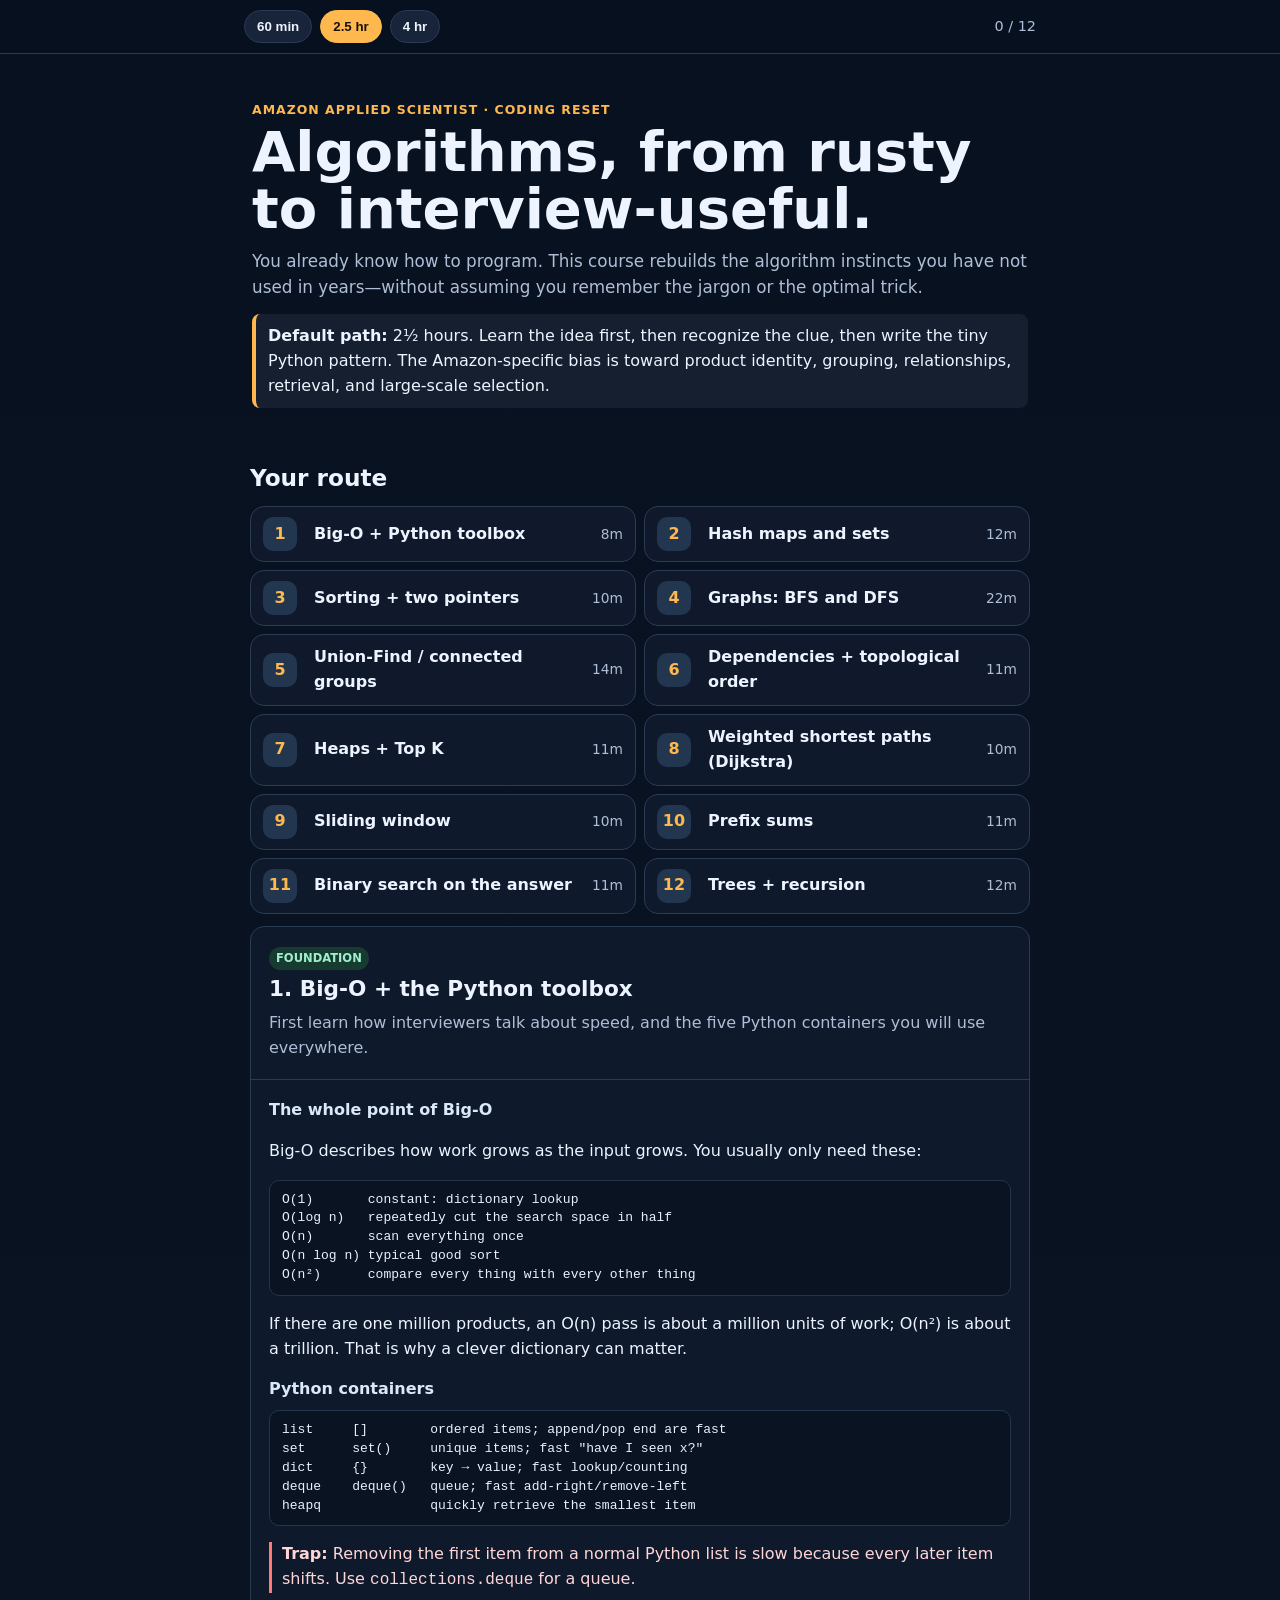
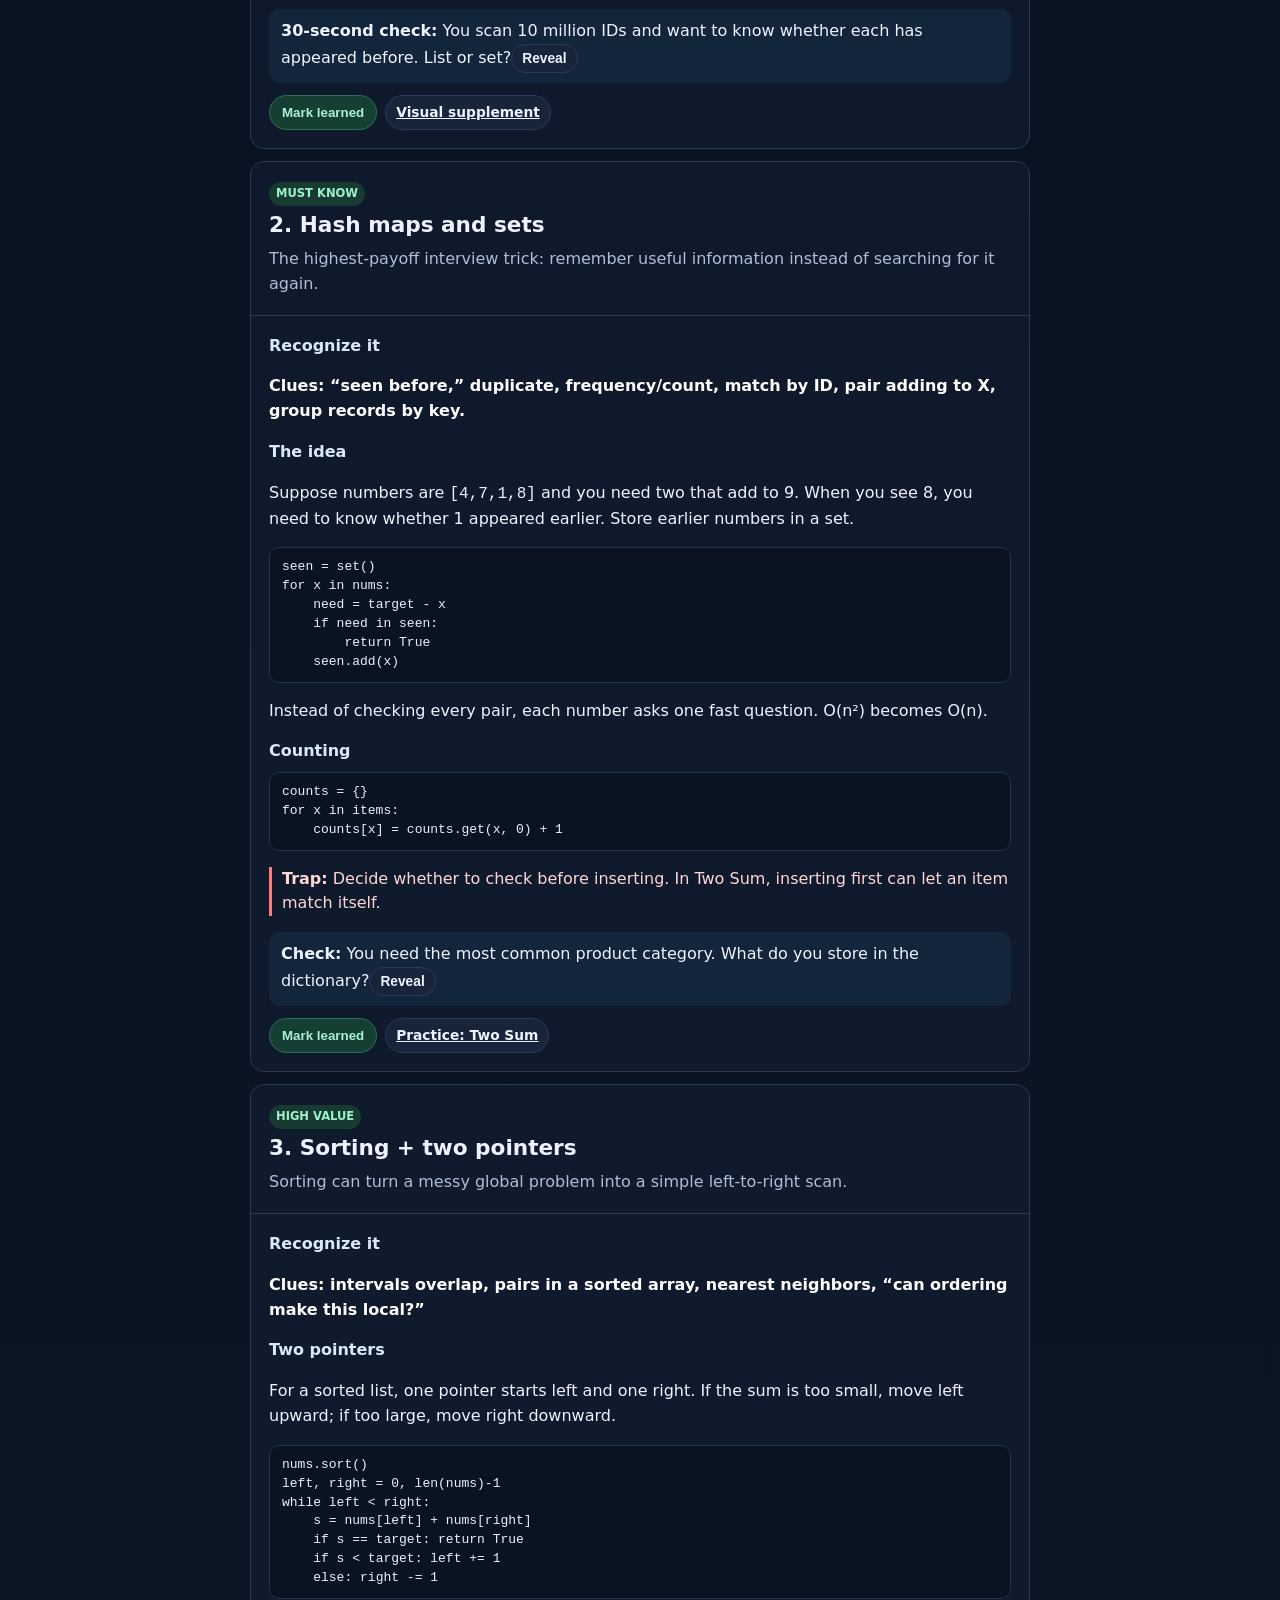
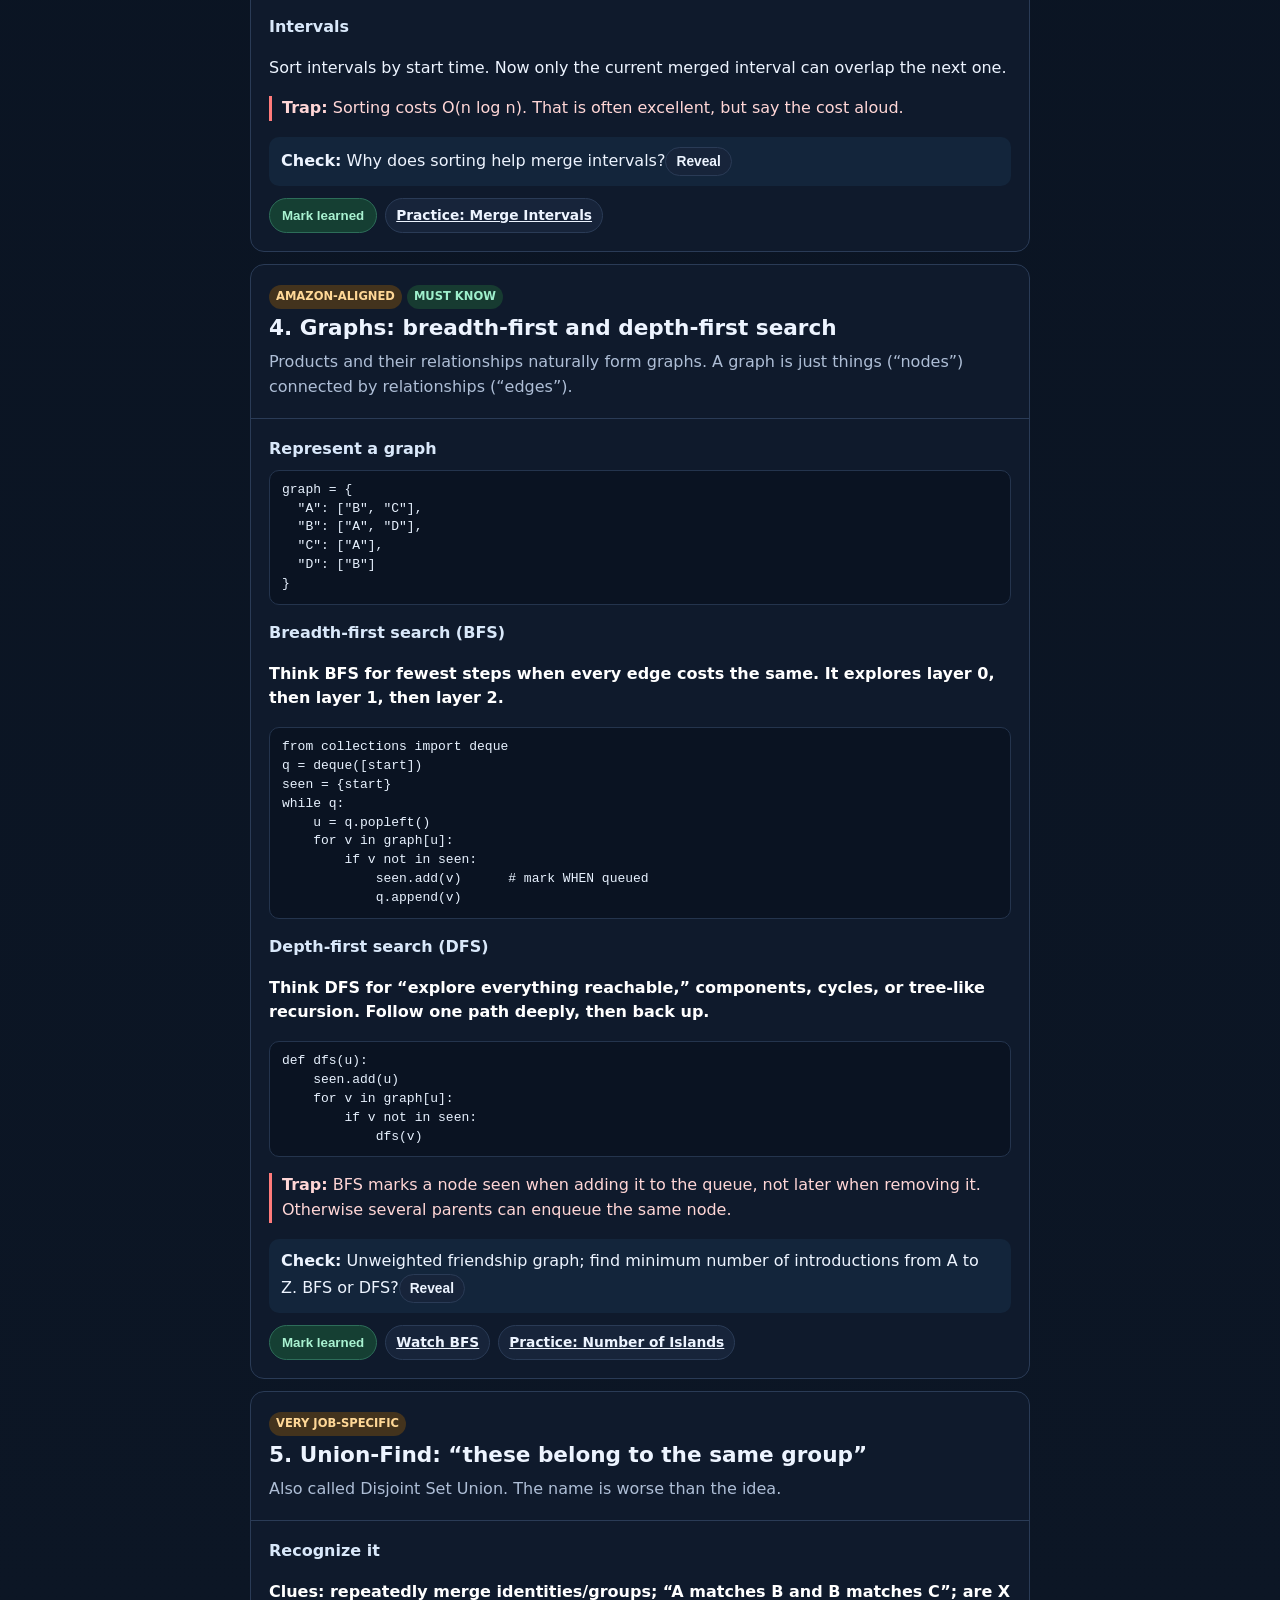
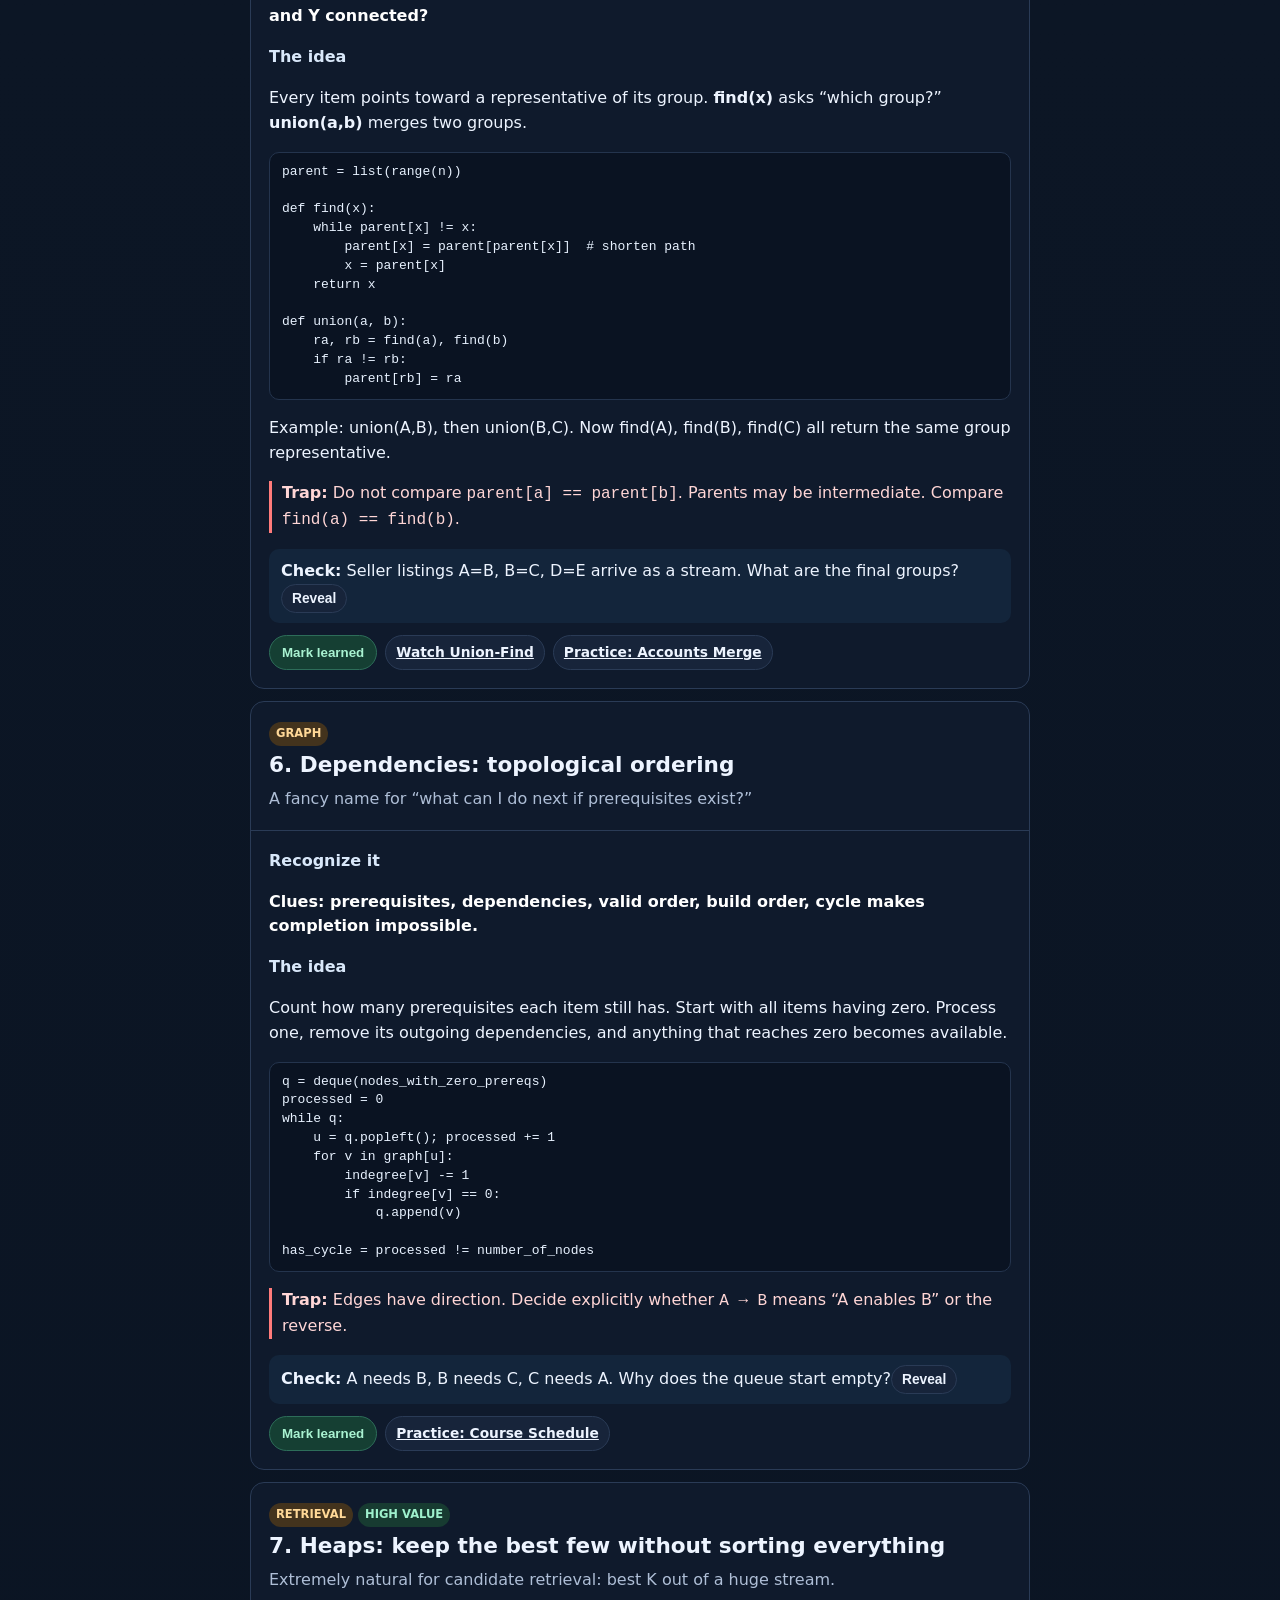
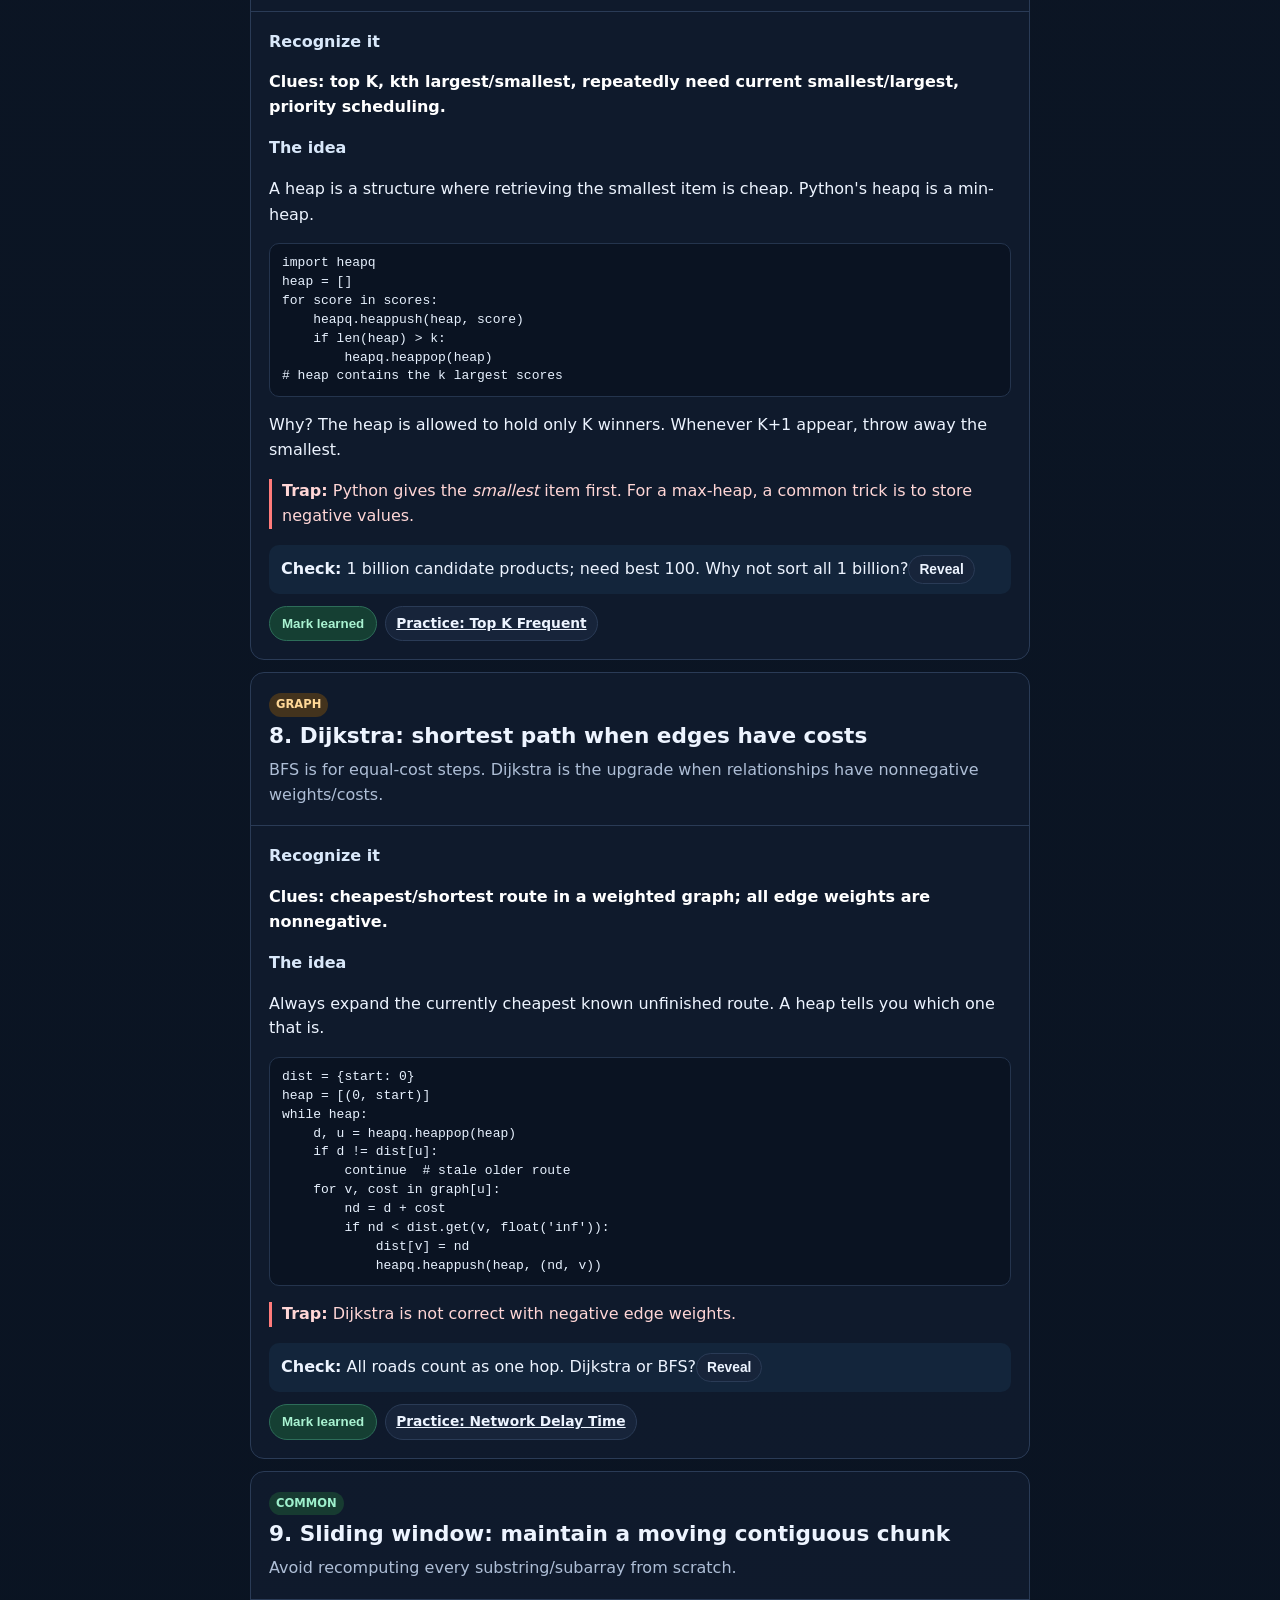
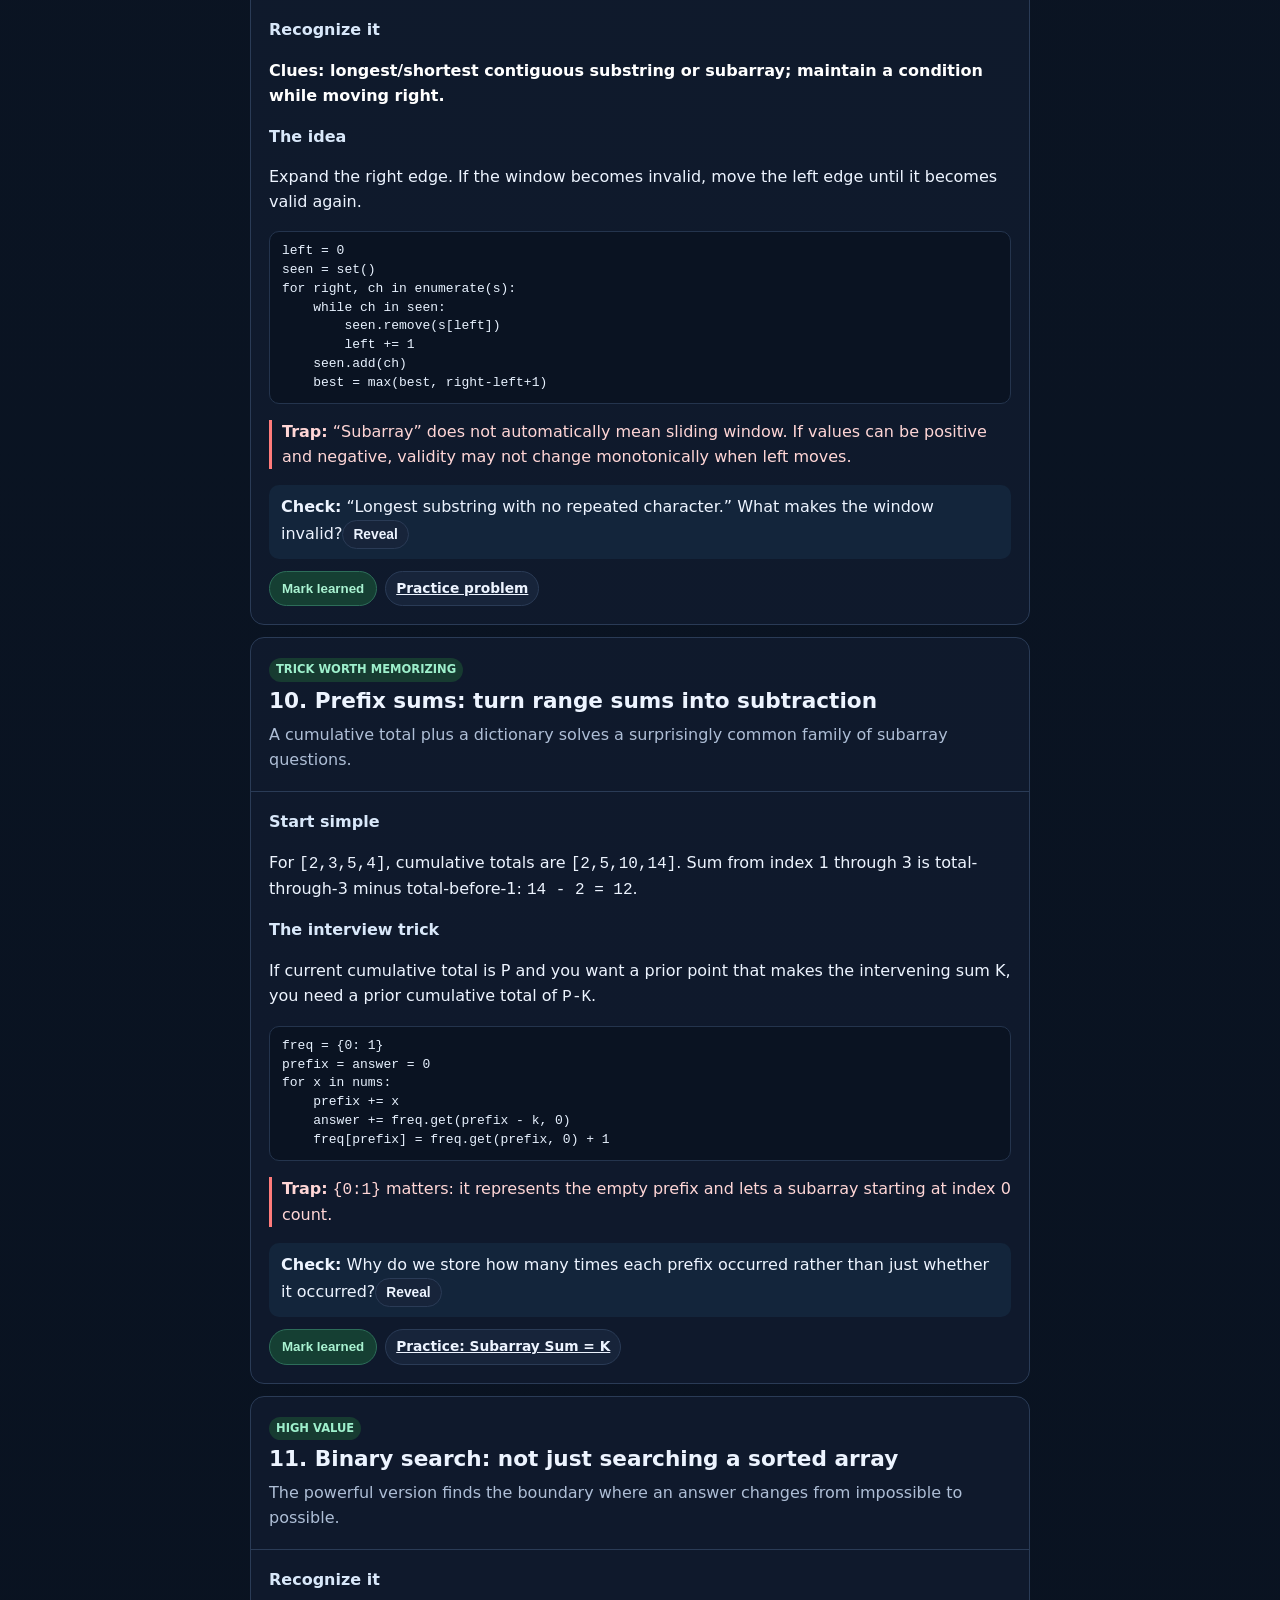
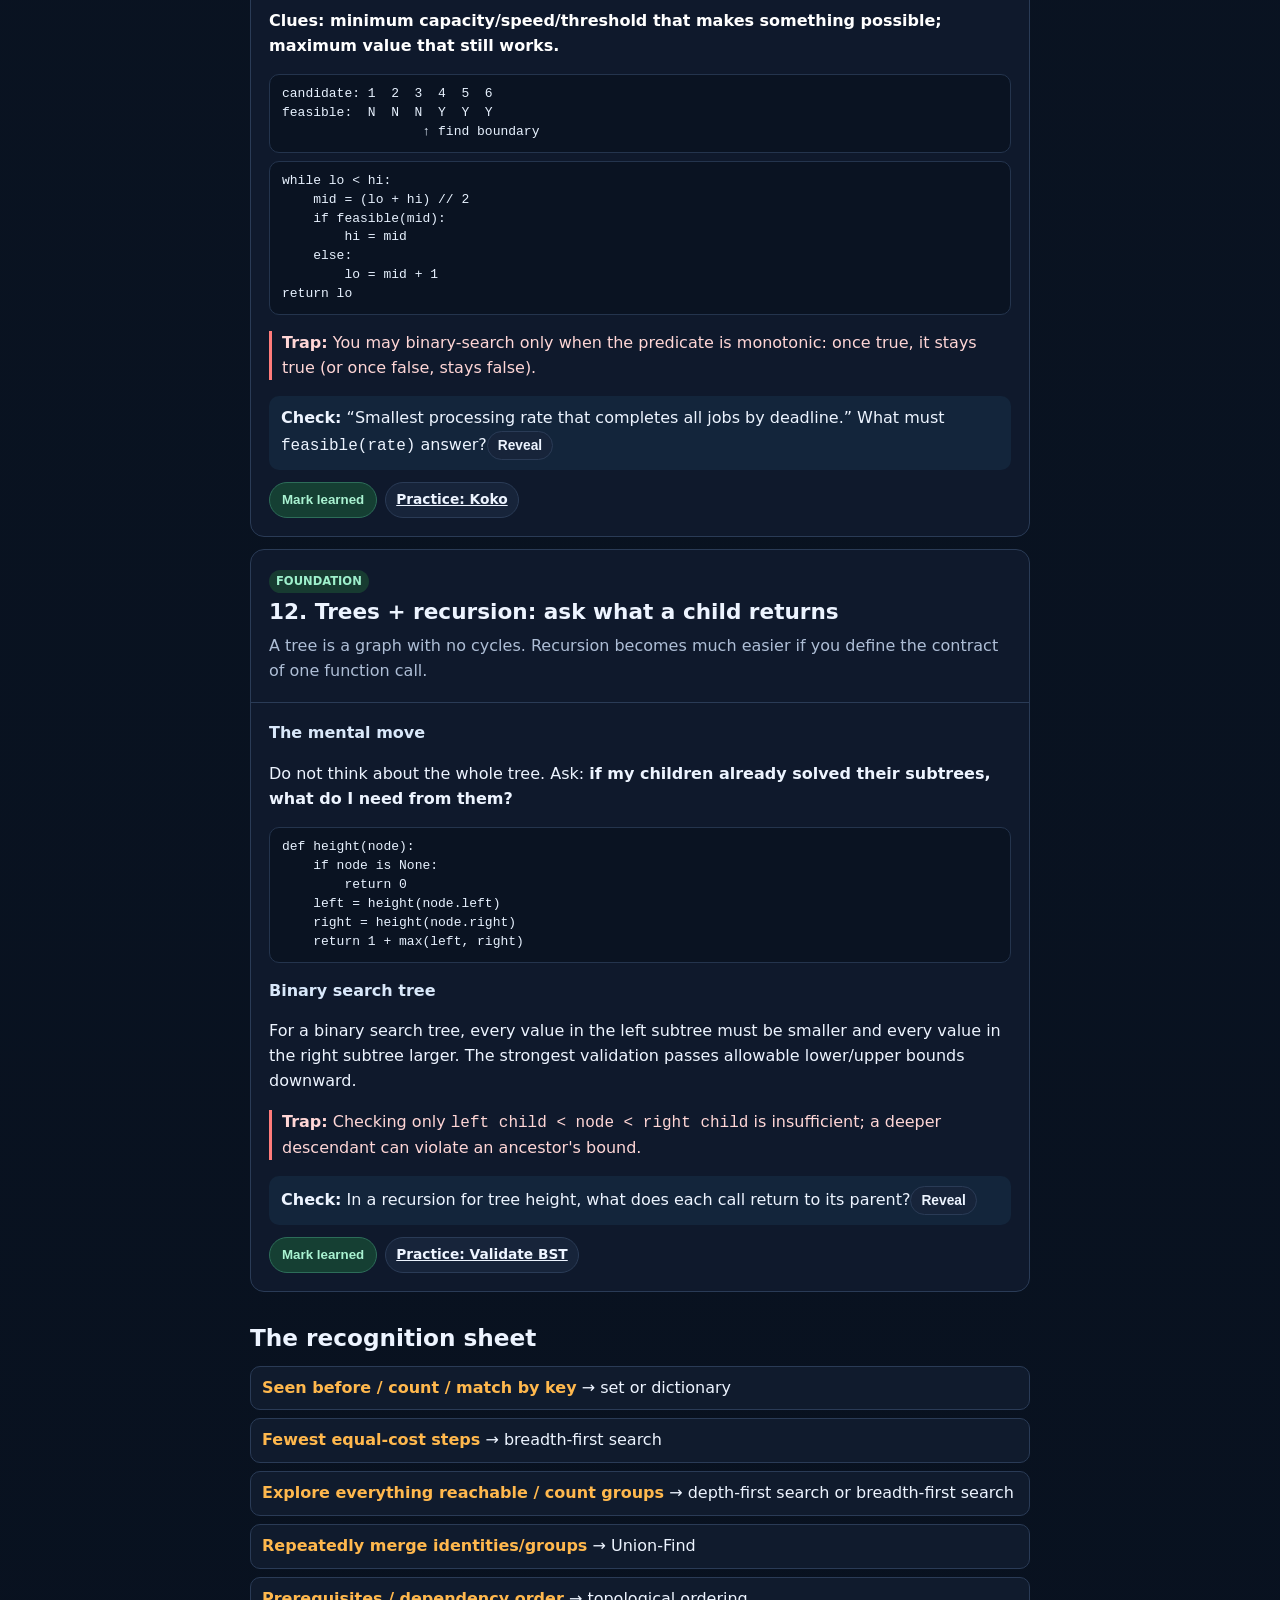
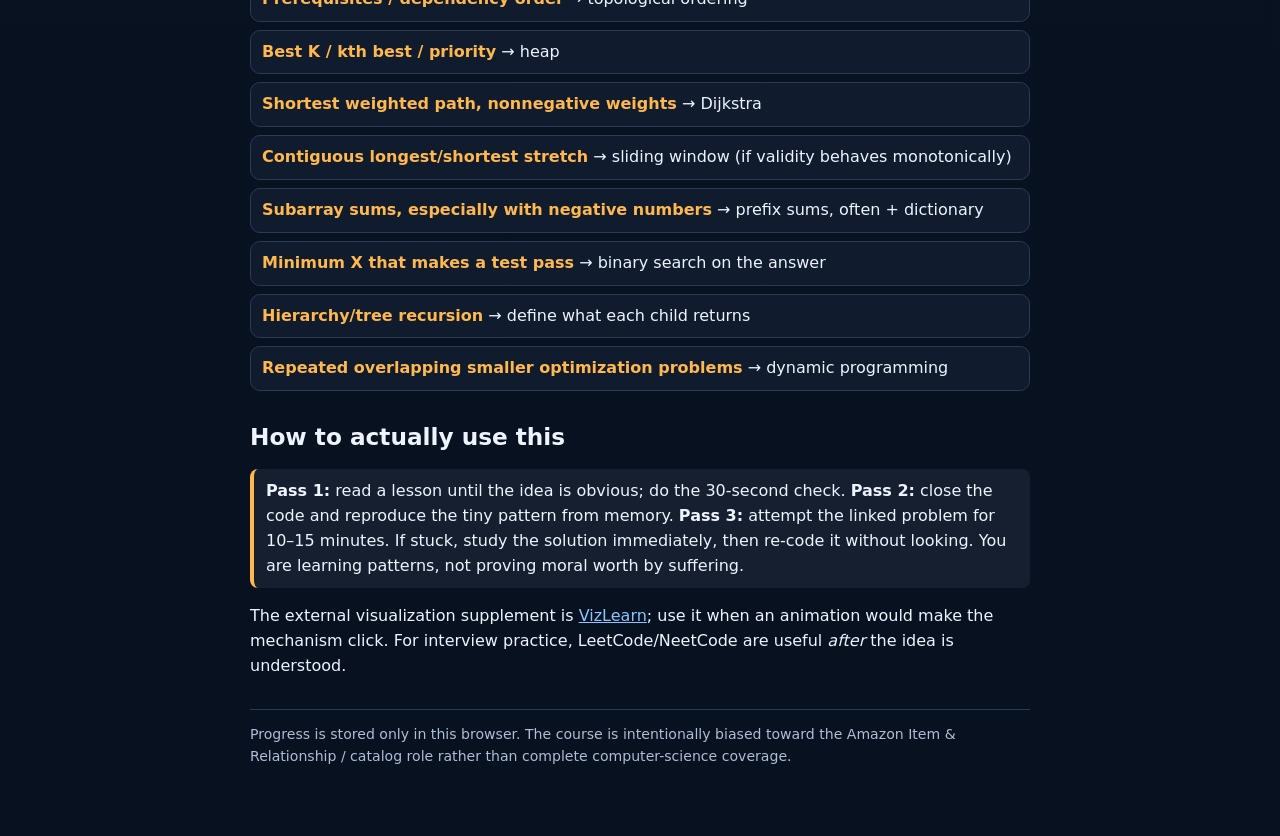
==== index.html @ 9303c0ba "Build mobile-first Amazon algorithms crash course" ====
<!doctype html>
<html lang="en">
<head>
<meta charset="utf-8">
<meta name="viewport" content="width=device-width,initial-scale=1,viewport-fit=cover">
<meta name="theme-color" content="#101826">
<title>Amazon Coding Crash Course</title>
<link rel="manifest" href="manifest.webmanifest">
<style>
:root{--bg:#08111f;--card:#101b2d;--soft:#17243a;--text:#edf4ff;--muted:#aebed6;--accent:#ffb84d;--green:#52d59a;--red:#ff7b7b;--line:#2a3b56;--max:820px}*{box-sizing:border-box}html{scroll-behavior:smooth}body{margin:0;background:linear-gradient(180deg,#08111f,#0c1625 40%,#08111f);color:var(--text);font:16px/1.55 system-ui,-apple-system,Segoe UI,Roboto,sans-serif}a{color:#8bc5ff}.wrap{max-width:var(--max);margin:auto;padding:18px 14px 80px}.hero{padding:18px 2px 10px}.eyebrow{color:var(--accent);font-weight:800;font-size:.78rem;letter-spacing:.08em;text-transform:uppercase}.hero h1{font-size:clamp(2rem,8vw,3.5rem);line-height:1.02;margin:.25rem 0 .65rem}.hero p{color:var(--muted);font-size:1.05rem;margin:.4rem 0}.note{border-left:4px solid var(--accent);background:#151f30;padding:10px 12px;border-radius:8px;margin:14px 0}.toolbar{position:sticky;top:0;z-index:10;background:rgba(8,17,31,.95);backdrop-filter:blur(10px);border-bottom:1px solid var(--line);padding:10px 0}.toolbar-inner{max-width:var(--max);margin:auto;padding:0 14px;display:flex;gap:8px;align-items:center;overflow:auto}.pill,.btn{border:1px solid var(--line);background:var(--soft);color:var(--text);border-radius:999px;padding:8px 12px;font-weight:700;white-space:nowrap;cursor:pointer}.pill.active{background:var(--accent);color:#18120a;border-color:var(--accent)}.progress{margin-left:auto;color:var(--muted);font-size:.9rem;white-space:nowrap}.section-title{margin:28px 0 10px;font-size:1.45rem}.plan{display:grid;gap:8px}.plan-row,.lesson{background:rgba(16,27,45,.92);border:1px solid var(--line);border-radius:14px}.plan-row{padding:10px 12px;display:grid;grid-template-columns:42px 1fr auto;gap:9px;align-items:center}.num{width:34px;height:34px;border-radius:10px;display:grid;place-items:center;background:#233650;color:var(--accent);font-weight:900}.mins{color:var(--muted);font-size:.86rem}.lesson{margin:12px 0;overflow:hidden}.lesson-head{padding:14px}.lesson-head h2{margin:2px 0 4px;font-size:1.35rem}.tag{display:inline-block;font-size:.72rem;font-weight:900;border-radius:999px;padding:3px 7px;background:#253b59;color:#cbe4ff;margin-right:5px}.tag.job{background:#43331d;color:#ffd897}.tag.core{background:#173b31;color:#9ef0cc}.why{color:var(--muted);margin:.35rem 0 0}.lesson-body{border-top:1px solid var(--line);padding:14px}.lesson-body h3{font-size:1rem;margin:16px 0 5px;color:#d9e8fa}.lesson-body h3:first-child{margin-top:0}.trigger{font-weight:800;color:#fff}.example{background:#0a1322;border:1px solid #24344d;border-radius:10px;padding:10px 12px;margin:8px 0;overflow:auto}pre{margin:0;white-space:pre-wrap;font:13px/1.45 ui-monospace,SFMono-Regular,Menlo,Consolas,monospace;color:#e8f2ff}.trap{border-left:3px solid var(--red);padding-left:10px;color:#ffd6d6}.check{background:#13253b;border-radius:10px;padding:10px 12px;margin-top:12px}.answer{display:none;margin-top:8px;color:#d7e6f8}.answer.show{display:block}.actions{display:flex;gap:8px;flex-wrap:wrap;margin-top:12px}.btn.small{padding:6px 10px;font-size:.86rem}.btn.done{background:#153f33;border-color:#2d6d59;color:#a9f2d1}.btn.primary{background:var(--accent);color:#171107;border-color:var(--accent)}.external{font-size:.88rem}.glossary{display:grid;gap:8px}.term{background:var(--card);border:1px solid var(--line);border-radius:10px;padding:9px 11px}.term b{color:var(--accent)}.hidden-track{display:none!important}.footer{color:var(--muted);font-size:.88rem;margin-top:30px;border-top:1px solid var(--line);padding-top:14px}@media(min-width:700px){.wrap{padding-left:20px;padding-right:20px}.lesson-head,.lesson-body{padding:18px}.plan{grid-template-columns:1fr 1fr}.hero{padding-top:28px}}
</style>
</head>
<body>
<div class="toolbar"><div class="toolbar-inner">
<button class="pill" data-track="60">60 min</button><button class="pill active" data-track="150">2.5 hr</button><button class="pill" data-track="240">4 hr</button><span class="progress" id="progress">0 / 0</span>
</div></div>
<main class="wrap">
<section class="hero">
<div class="eyebrow">Amazon Applied Scientist · Coding Reset</div>
<h1>Algorithms, from rusty to interview-useful.</h1>
<p>You already know how to program. This course rebuilds the algorithm instincts you have not used in years—without assuming you remember the jargon or the optimal trick.</p>
<div class="note"><b>Default path:</b> 2½ hours. Learn the idea first, then recognize the clue, then write the tiny Python pattern. The Amazon-specific bias is toward product identity, grouping, relationships, retrieval, and large-scale selection.</div>
</section>

<h2 class="section-title">Your route</h2>
<div class="plan" id="plan"></div>

<section class="lesson" data-id="complexity" data-min="8" data-t60="1" data-t150="1" data-t240="1" data-title="Big-O + Python toolbox">
<div class="lesson-head"><span class="tag core">FOUNDATION</span><h2>1. Big-O + the Python toolbox</h2><p class="why">First learn how interviewers talk about speed, and the five Python containers you will use everywhere.</p></div>
<div class="lesson-body">
<h3>The whole point of Big-O</h3><p>Big-O describes how work grows as the input grows. You usually only need these:</p>
<div class="example"><pre>O(1)       constant: dictionary lookup
O(log n)   repeatedly cut the search space in half
O(n)       scan everything once
O(n log n) typical good sort
O(n²)      compare every thing with every other thing</pre></div>
<p>If there are one million products, an O(n) pass is about a million units of work; O(n²) is about a trillion. That is why a clever dictionary can matter.</p>
<h3>Python containers</h3><div class="example"><pre>list     []        ordered items; append/pop end are fast
set      set()     unique items; fast "have I seen x?"
dict     {}        key → value; fast lookup/counting
deque    deque()   queue; fast add-right/remove-left
heapq              quickly retrieve the smallest item</pre></div>
<p class="trap"><b>Trap:</b> Removing the first item from a normal Python list is slow because every later item shifts. Use <code>collections.deque</code> for a queue.</p>
<div class="check"><b>30-second check:</b> You scan 10 million IDs and want to know whether each has appeared before. List or set?<button class="btn small" onclick="reveal(this)">Reveal</button><div class="answer">A <b>set</b>. Membership is normally O(1); searching a list is O(n), which accidentally makes the whole scan O(n²).</div></div>
<div class="actions"><button class="btn done" onclick="toggleDone('complexity',this)">Mark learned</button><a class="btn small external" href="https://vizlearn.in/dsa/" target="_blank">Visual supplement</a></div>
</div></section>

<section class="lesson" data-id="hash" data-min="12" data-t60="1" data-t150="1" data-t240="1" data-title="Hash maps and sets">
<div class="lesson-head"><span class="tag core">MUST KNOW</span><h2>2. Hash maps and sets</h2><p class="why">The highest-payoff interview trick: remember useful information instead of searching for it again.</p></div>
<div class="lesson-body">
<h3>Recognize it</h3><p class="trigger">Clues: “seen before,” duplicate, frequency/count, match by ID, pair adding to X, group records by key.</p>
<h3>The idea</h3><p>Suppose numbers are <code>[4,7,1,8]</code> and you need two that add to 9. When you see 8, you need to know whether 1 appeared earlier. Store earlier numbers in a set.</p>
<div class="example"><pre>seen = set()
for x in nums:
    need = target - x
    if need in seen:
        return True
    seen.add(x)</pre></div>
<p>Instead of checking every pair, each number asks one fast question. O(n²) becomes O(n).</p>
<h3>Counting</h3><div class="example"><pre>counts = {}
for x in items:
    counts[x] = counts.get(x, 0) + 1</pre></div>
<p class="trap"><b>Trap:</b> Decide whether to check before inserting. In Two Sum, inserting first can let an item match itself.</p>
<div class="check"><b>Check:</b> You need the most common product category. What do you store in the dictionary?<button class="btn small" onclick="reveal(this)">Reveal</button><div class="answer">category → count. Scan once to count; then find the maximum count.</div></div>
<div class="actions"><button class="btn done" onclick="toggleDone('hash',this)">Mark learned</button><a class="btn small external" href="https://leetcode.com/problems/two-sum/" target="_blank">Practice: Two Sum</a></div>
</div></section>

<section class="lesson" data-id="sort" data-min="10" data-t60="0" data-t150="1" data-t240="1" data-title="Sorting + two pointers">
<div class="lesson-head"><span class="tag core">HIGH VALUE</span><h2>3. Sorting + two pointers</h2><p class="why">Sorting can turn a messy global problem into a simple left-to-right scan.</p></div>
<div class="lesson-body">
<h3>Recognize it</h3><p class="trigger">Clues: intervals overlap, pairs in a sorted array, nearest neighbors, “can ordering make this local?”</p>
<h3>Two pointers</h3><p>For a sorted list, one pointer starts left and one right. If the sum is too small, move left upward; if too large, move right downward.</p>
<div class="example"><pre>nums.sort()
left, right = 0, len(nums)-1
while left &lt; right:
    s = nums[left] + nums[right]
    if s == target: return True
    if s &lt; target: left += 1
    else: right -= 1</pre></div>
<h3>Intervals</h3><p>Sort intervals by start time. Now only the current merged interval can overlap the next one.</p>
<p class="trap"><b>Trap:</b> Sorting costs O(n log n). That is often excellent, but say the cost aloud.</p>
<div class="check"><b>Check:</b> Why does sorting help merge intervals?<button class="btn small" onclick="reveal(this)">Reveal</button><div class="answer">After sorting by start, if the next interval does not overlap the current merged one, it cannot overlap any earlier interval either. The relevant comparison becomes local.</div></div>
<div class="actions"><button class="btn done" onclick="toggleDone('sort',this)">Mark learned</button><a class="btn small external" href="https://leetcode.com/problems/merge-intervals/" target="_blank">Practice: Merge Intervals</a></div>
</div></section>

<section class="lesson" data-id="graph" data-min="22" data-t60="1" data-t150="1" data-t240="1" data-title="Graphs: BFS and DFS">
<div class="lesson-head"><span class="tag job">AMAZON-ALIGNED</span><span class="tag core">MUST KNOW</span><h2>4. Graphs: breadth-first and depth-first search</h2><p class="why">Products and their relationships naturally form graphs. A graph is just things (“nodes”) connected by relationships (“edges”).</p></div>
<div class="lesson-body">
<h3>Represent a graph</h3><div class="example"><pre>graph = {
  "A": ["B", "C"],
  "B": ["A", "D"],
  "C": ["A"],
  "D": ["B"]
}</pre></div>
<h3>Breadth-first search (BFS)</h3><p class="trigger">Think BFS for <b>fewest steps</b> when every edge costs the same. It explores layer 0, then layer 1, then layer 2.</p>
<div class="example"><pre>from collections import deque
q = deque([start])
seen = {start}
while q:
    u = q.popleft()
    for v in graph[u]:
        if v not in seen:
            seen.add(v)      # mark WHEN queued
            q.append(v)</pre></div>
<h3>Depth-first search (DFS)</h3><p class="trigger">Think DFS for “explore everything reachable,” components, cycles, or tree-like recursion. Follow one path deeply, then back up.</p>
<div class="example"><pre>def dfs(u):
    seen.add(u)
    for v in graph[u]:
        if v not in seen:
            dfs(v)</pre></div>
<p class="trap"><b>Trap:</b> BFS marks a node seen when adding it to the queue, not later when removing it. Otherwise several parents can enqueue the same node.</p>
<div class="check"><b>Check:</b> Unweighted friendship graph; find minimum number of introductions from A to Z. BFS or DFS?<button class="btn small" onclick="reveal(this)">Reveal</button><div class="answer"><b>BFS</b>, because it explores by distance in number of edges. The first time you reach Z is a shortest path.</div></div>
<div class="actions"><button class="btn done" onclick="toggleDone('graph',this)">Mark learned</button><a class="btn small external" href="https://vizlearn.in/dsa/breadth_first_search.html" target="_blank">Watch BFS</a><a class="btn small external" href="https://leetcode.com/problems/number-of-islands/" target="_blank">Practice: Number of Islands</a></div>
</div></section>

<section class="lesson" data-id="union" data-min="14" data-t60="1" data-t150="1" data-t240="1" data-title="Union-Find / connected groups">
<div class="lesson-head"><span class="tag job">VERY JOB-SPECIFIC</span><h2>5. Union-Find: “these belong to the same group”</h2><p class="why">Also called Disjoint Set Union. The name is worse than the idea.</p></div>
<div class="lesson-body">
<h3>Recognize it</h3><p class="trigger">Clues: repeatedly merge identities/groups; “A matches B and B matches C”; are X and Y connected?</p>
<h3>The idea</h3><p>Every item points toward a representative of its group. <b>find(x)</b> asks “which group?” <b>union(a,b)</b> merges two groups.</p>
<div class="example"><pre>parent = list(range(n))

def find(x):
    while parent[x] != x:
        parent[x] = parent[parent[x]]  # shorten path
        x = parent[x]
    return x

def union(a, b):
    ra, rb = find(a), find(b)
    if ra != rb:
        parent[rb] = ra</pre></div>
<p>Example: union(A,B), then union(B,C). Now find(A), find(B), find(C) all return the same group representative.</p>
<p class="trap"><b>Trap:</b> Do not compare <code>parent[a] == parent[b]</code>. Parents may be intermediate. Compare <code>find(a) == find(b)</code>.</p>
<div class="check"><b>Check:</b> Seller listings A=B, B=C, D=E arrive as a stream. What are the final groups?<button class="btn small" onclick="reveal(this)">Reveal</button><div class="answer">{A,B,C} and {D,E}. Transitive matching is exactly what Union-Find captures.</div></div>
<div class="actions"><button class="btn done" onclick="toggleDone('union',this)">Mark learned</button><a class="btn small external" href="https://vizlearn.in/dsa/union_find.html" target="_blank">Watch Union-Find</a><a class="btn small external" href="https://leetcode.com/problems/accounts-merge/" target="_blank">Practice: Accounts Merge</a></div>
</div></section>

<section class="lesson" data-id="topo" data-min="11" data-t60="0" data-t150="1" data-t240="1" data-title="Dependencies + topological order">
<div class="lesson-head"><span class="tag job">GRAPH</span><h2>6. Dependencies: topological ordering</h2><p class="why">A fancy name for “what can I do next if prerequisites exist?”</p></div>
<div class="lesson-body">
<h3>Recognize it</h3><p class="trigger">Clues: prerequisites, dependencies, valid order, build order, cycle makes completion impossible.</p>
<h3>The idea</h3><p>Count how many prerequisites each item still has. Start with all items having zero. Process one, remove its outgoing dependencies, and anything that reaches zero becomes available.</p>
<div class="example"><pre>q = deque(nodes_with_zero_prereqs)
processed = 0
while q:
    u = q.popleft(); processed += 1
    for v in graph[u]:
        indegree[v] -= 1
        if indegree[v] == 0:
            q.append(v)

has_cycle = processed != number_of_nodes</pre></div>
<p class="trap"><b>Trap:</b> Edges have direction. Decide explicitly whether <code>A → B</code> means “A enables B” or the reverse.</p>
<div class="check"><b>Check:</b> A needs B, B needs C, C needs A. Why does the queue start empty?<button class="btn small" onclick="reveal(this)">Reveal</button><div class="answer">Every node has one unmet prerequisite. There is no legal starting point, revealing the cycle.</div></div>
<div class="actions"><button class="btn done" onclick="toggleDone('topo',this)">Mark learned</button><a class="btn small external" href="https://leetcode.com/problems/course-schedule/" target="_blank">Practice: Course Schedule</a></div>
</div></section>

<section class="lesson" data-id="heap" data-min="11" data-t60="1" data-t150="1" data-t240="1" data-title="Heaps + Top K">
<div class="lesson-head"><span class="tag job">RETRIEVAL</span><span class="tag core">HIGH VALUE</span><h2>7. Heaps: keep the best few without sorting everything</h2><p class="why">Extremely natural for candidate retrieval: best K out of a huge stream.</p></div>
<div class="lesson-body">
<h3>Recognize it</h3><p class="trigger">Clues: top K, kth largest/smallest, repeatedly need current smallest/largest, priority scheduling.</p>
<h3>The idea</h3><p>A heap is a structure where retrieving the smallest item is cheap. Python's <code>heapq</code> is a min-heap.</p>
<div class="example"><pre>import heapq
heap = []
for score in scores:
    heapq.heappush(heap, score)
    if len(heap) > k:
        heapq.heappop(heap)
# heap contains the k largest scores</pre></div>
<p>Why? The heap is allowed to hold only K winners. Whenever K+1 appear, throw away the smallest.</p>
<p class="trap"><b>Trap:</b> Python gives the <i>smallest</i> item first. For a max-heap, a common trick is to store negative values.</p>
<div class="check"><b>Check:</b> 1 billion candidate products; need best 100. Why not sort all 1 billion?<button class="btn small" onclick="reveal(this)">Reveal</button><div class="answer">Sorting all costs O(n log n). Maintaining a 100-item heap costs O(n log 100), and memory stays tiny.</div></div>
<div class="actions"><button class="btn done" onclick="toggleDone('heap',this)">Mark learned</button><a class="btn small external" href="https://leetcode.com/problems/top-k-frequent-elements/" target="_blank">Practice: Top K Frequent</a></div>
</div></section>

<section class="lesson" data-id="dijkstra" data-min="10" data-t60="0" data-t150="1" data-t240="1" data-title="Weighted shortest paths (Dijkstra)">
<div class="lesson-head"><span class="tag job">GRAPH</span><h2>8. Dijkstra: shortest path when edges have costs</h2><p class="why">BFS is for equal-cost steps. Dijkstra is the upgrade when relationships have nonnegative weights/costs.</p></div>
<div class="lesson-body">
<h3>Recognize it</h3><p class="trigger">Clues: cheapest/shortest route in a weighted graph; all edge weights are nonnegative.</p>
<h3>The idea</h3><p>Always expand the currently cheapest known unfinished route. A heap tells you which one that is.</p>
<div class="example"><pre>dist = {start: 0}
heap = [(0, start)]
while heap:
    d, u = heapq.heappop(heap)
    if d != dist[u]:
        continue  # stale older route
    for v, cost in graph[u]:
        nd = d + cost
        if nd < dist.get(v, float('inf')):
            dist[v] = nd
            heapq.heappush(heap, (nd, v))</pre></div>
<p class="trap"><b>Trap:</b> Dijkstra is not correct with negative edge weights.</p>
<div class="check"><b>Check:</b> All roads count as one hop. Dijkstra or BFS?<button class="btn small" onclick="reveal(this)">Reveal</button><div class="answer">BFS. Dijkstra works, but BFS is simpler and exploits equal edge costs.</div></div>
<div class="actions"><button class="btn done" onclick="toggleDone('dijkstra',this)">Mark learned</button><a class="btn small external" href="https://leetcode.com/problems/network-delay-time/" target="_blank">Practice: Network Delay Time</a></div>
</div></section>

<section class="lesson" data-id="window" data-min="10" data-t60="1" data-t150="1" data-t240="1" data-title="Sliding window">
<div class="lesson-head"><span class="tag core">COMMON</span><h2>9. Sliding window: maintain a moving contiguous chunk</h2><p class="why">Avoid recomputing every substring/subarray from scratch.</p></div>
<div class="lesson-body">
<h3>Recognize it</h3><p class="trigger">Clues: longest/shortest <b>contiguous</b> substring or subarray; maintain a condition while moving right.</p>
<h3>The idea</h3><p>Expand the right edge. If the window becomes invalid, move the left edge until it becomes valid again.</p>
<div class="example"><pre>left = 0
seen = set()
for right, ch in enumerate(s):
    while ch in seen:
        seen.remove(s[left])
        left += 1
    seen.add(ch)
    best = max(best, right-left+1)</pre></div>
<p class="trap"><b>Trap:</b> “Subarray” does not automatically mean sliding window. If values can be positive and negative, validity may not change monotonically when left moves.</p>
<div class="check"><b>Check:</b> “Longest substring with no repeated character.” What makes the window invalid?<button class="btn small" onclick="reveal(this)">Reveal</button><div class="answer">The new character already exists in the current window. Move left and remove characters until that duplicate is gone.</div></div>
<div class="actions"><button class="btn done" onclick="toggleDone('window',this)">Mark learned</button><a class="btn small external" href="https://leetcode.com/problems/longest-substring-without-repeating-characters/" target="_blank">Practice problem</a></div>
</div></section>

<section class="lesson" data-id="prefix" data-min="11" data-t60="0" data-t150="1" data-t240="1" data-title="Prefix sums">
<div class="lesson-head"><span class="tag core">TRICK WORTH MEMORIZING</span><h2>10. Prefix sums: turn range sums into subtraction</h2><p class="why">A cumulative total plus a dictionary solves a surprisingly common family of subarray questions.</p></div>
<div class="lesson-body">
<h3>Start simple</h3><p>For <code>[2,3,5,4]</code>, cumulative totals are <code>[2,5,10,14]</code>. Sum from index 1 through 3 is total-through-3 minus total-before-1: <code>14 - 2 = 12</code>.</p>
<h3>The interview trick</h3><p>If current cumulative total is P and you want a prior point that makes the intervening sum K, you need a prior cumulative total of <code>P-K</code>.</p>
<div class="example"><pre>freq = {0: 1}
prefix = answer = 0
for x in nums:
    prefix += x
    answer += freq.get(prefix - k, 0)
    freq[prefix] = freq.get(prefix, 0) + 1</pre></div>
<p class="trap"><b>Trap:</b> <code>{0:1}</code> matters: it represents the empty prefix and lets a subarray starting at index 0 count.</p>
<div class="check"><b>Check:</b> Why do we store how many times each prefix occurred rather than just whether it occurred?<button class="btn small" onclick="reveal(this)">Reveal</button><div class="answer">Because several different starting points can have the same cumulative total, producing several valid subarrays ending here.</div></div>
<div class="actions"><button class="btn done" onclick="toggleDone('prefix',this)">Mark learned</button><a class="btn small external" href="https://leetcode.com/problems/subarray-sum-equals-k/" target="_blank">Practice: Subarray Sum = K</a></div>
</div></section>

<section class="lesson" data-id="binary" data-min="11" data-t60="0" data-t150="1" data-t240="1" data-title="Binary search on the answer">
<div class="lesson-head"><span class="tag core">HIGH VALUE</span><h2>11. Binary search: not just searching a sorted array</h2><p class="why">The powerful version finds the boundary where an answer changes from impossible to possible.</p></div>
<div class="lesson-body">
<h3>Recognize it</h3><p class="trigger">Clues: minimum capacity/speed/threshold that makes something possible; maximum value that still works.</p>
<div class="example"><pre>candidate: 1  2  3  4  5  6
feasible:  N  N  N  Y  Y  Y
                  ↑ find boundary</pre></div>
<div class="example"><pre>while lo < hi:
    mid = (lo + hi) // 2
    if feasible(mid):
        hi = mid
    else:
        lo = mid + 1
return lo</pre></div>
<p class="trap"><b>Trap:</b> You may binary-search only when the predicate is monotonic: once true, it stays true (or once false, stays false).</p>
<div class="check"><b>Check:</b> “Smallest processing rate that completes all jobs by deadline.” What must <code>feasible(rate)</code> answer?<button class="btn small" onclick="reveal(this)">Reveal</button><div class="answer">Whether that rate is enough to finish by the deadline. Faster rates remain feasible, giving the false→true boundary.</div></div>
<div class="actions"><button class="btn done" onclick="toggleDone('binary',this)">Mark learned</button><a class="btn small external" href="https://leetcode.com/problems/koko-eating-bananas/" target="_blank">Practice: Koko</a></div>
</div></section>

<section class="lesson" data-id="trees" data-min="12" data-t60="0" data-t150="1" data-t240="1" data-title="Trees + recursion">
<div class="lesson-head"><span class="tag core">FOUNDATION</span><h2>12. Trees + recursion: ask what a child returns</h2><p class="why">A tree is a graph with no cycles. Recursion becomes much easier if you define the contract of one function call.</p></div>
<div class="lesson-body">
<h3>The mental move</h3><p>Do not think about the whole tree. Ask: <b>if my children already solved their subtrees, what do I need from them?</b></p>
<div class="example"><pre>def height(node):
    if node is None:
        return 0
    left = height(node.left)
    right = height(node.right)
    return 1 + max(left, right)</pre></div>
<h3>Binary search tree</h3><p>For a binary search tree, every value in the left subtree must be smaller and every value in the right subtree larger. The strongest validation passes allowable lower/upper bounds downward.</p>
<p class="trap"><b>Trap:</b> Checking only <code>left child &lt; node &lt; right child</code> is insufficient; a deeper descendant can violate an ancestor's bound.</p>
<div class="check"><b>Check:</b> In a recursion for tree height, what does each call return to its parent?<button class="btn small" onclick="reveal(this)">Reveal</button><div class="answer">The height of that node's subtree. The parent combines the two child answers with <code>1 + max(...)</code>.</div></div>
<div class="actions"><button class="btn done" onclick="toggleDone('trees',this)">Mark learned</button><a class="btn small external" href="https://leetcode.com/problems/validate-binary-search-tree/" target="_blank">Practice: Validate BST</a></div>
</div></section>

<section class="lesson" data-id="dp" data-min="14" data-t60="0" data-t150="0" data-t240="1" data-title="Dynamic programming">
<div class="lesson-head"><span class="tag">SECOND TIER</span><h2>13. Dynamic programming: cache repeated smaller problems</h2><p class="why">Lower priority for this short screen, but you should know what the phrase means.</p></div>
<div class="lesson-body">
<h3>Recognize it</h3><p class="trigger">Clues: optimization/counting over many choices; same smaller problem gets solved repeatedly; “best way up to position i.”</p>
<h3>The simplest entry</h3><p>Write a recursive solution and cache each distinct subproblem so it is solved once.</p>
<div class="example"><pre>from functools import cache

@cache
def ways(i):
    if i == 0: return 1
    if i < 0: return 0
    return ways(i-1) + ways(i-2)</pre></div>
<p>This turns an exploding recursion tree into roughly one computation per distinct <code>i</code>.</p>
<p class="trap"><b>Trap:</b> You need a precise state. If the future answer depends on both position and remaining budget, the cache key needs both.</p>
<div class="check"><b>Check:</b> What is the central question before writing DP?<button class="btn small" onclick="reveal(this)">Reveal</button><div class="answer">“What variables completely describe a smaller subproblem?” Those variables define the state/cache key.</div></div>
<div class="actions"><button class="btn done" onclick="toggleDone('dp',this)">Mark learned</button><a class="btn small external" href="https://leetcode.com/problems/coin-change/" target="_blank">Practice: Coin Change</a></div>
</div></section>

<section class="lesson" data-id="extras" data-min="18" data-t60="0" data-t150="0" data-t240="1" data-title="Stacks, backtracking, multi-source BFS">
<div class="lesson-head"><span class="tag">FULL TRACK</span><h2>14. Three extras worth recognizing</h2><p class="why">Useful patterns, but do not steal time from graphs, hashing, heaps, and basic search.</p></div>
<div class="lesson-body">
<h3>Stack</h3><p>Last-in-first-out. Python list works: <code>append()</code>, <code>pop()</code>. Think nested parentheses, undo, next greater/smaller.</p>
<h3>Backtracking</h3><p>Systematically try choices: <b>choose → recurse → undo</b>. Think subsets, permutations, combination search.</p>
<div class="example"><pre>path.append(choice)
search(...)
path.pop()   # undo</pre></div>
<h3>Multi-source BFS</h3><p>If you need distance to the nearest one of many sources, put <i>all</i> sources into the initial BFS queue. One outward wave solves everything at once.</p>
<div class="check"><b>Check:</b> Each grid cell wants distance to nearest hospital. Run BFS from every cell?<button class="btn small" onclick="reveal(this)">Reveal</button><div class="answer">No. Put all hospitals into the queue at distance 0 and run one multi-source BFS.</div></div>
<div class="actions"><button class="btn done" onclick="toggleDone('extras',this)">Mark learned</button><a class="btn small external" href="https://leetcode.com/problems/rotting-oranges/" target="_blank">Practice: Rotting Oranges</a></div>
</div></section>

<h2 class="section-title">The recognition sheet</h2>
<div class="glossary">
<div class="term"><b>Seen before / count / match by key</b> → set or dictionary</div>
<div class="term"><b>Fewest equal-cost steps</b> → breadth-first search</div>
<div class="term"><b>Explore everything reachable / count groups</b> → depth-first search or breadth-first search</div>
<div class="term"><b>Repeatedly merge identities/groups</b> → Union-Find</div>
<div class="term"><b>Prerequisites / dependency order</b> → topological ordering</div>
<div class="term"><b>Best K / kth best / priority</b> → heap</div>
<div class="term"><b>Shortest weighted path, nonnegative weights</b> → Dijkstra</div>
<div class="term"><b>Contiguous longest/shortest stretch</b> → sliding window (if validity behaves monotonically)</div>
<div class="term"><b>Subarray sums, especially with negative numbers</b> → prefix sums, often + dictionary</div>
<div class="term"><b>Minimum X that makes a test pass</b> → binary search on the answer</div>
<div class="term"><b>Hierarchy/tree recursion</b> → define what each child returns</div>
<div class="term"><b>Repeated overlapping smaller optimization problems</b> → dynamic programming</div>
</div>

<h2 class="section-title">How to actually use this</h2>
<div class="note"><b>Pass 1:</b> read a lesson until the idea is obvious; do the 30-second check. <b>Pass 2:</b> close the code and reproduce the tiny pattern from memory. <b>Pass 3:</b> attempt the linked problem for 10–15 minutes. If stuck, study the solution immediately, then re-code it without looking. You are learning patterns, not proving moral worth by suffering.</div>
<p>The external visualization supplement is <a href="https://vizlearn.in/dsa/" target="_blank">VizLearn</a>; use it when an animation would make the mechanism click. For interview practice, LeetCode/NeetCode are useful <i>after</i> the idea is understood.</p>
<div class="footer">Progress is stored only in this browser. The course is intentionally biased toward the Amazon Item & Relationship / catalog role rather than complete computer-science coverage.</div>
</main>
<script>
const lessons=[...document.querySelectorAll('.lesson')];
let track=localStorage.getItem('track')||'150';
const done=new Set(JSON.parse(localStorage.getItem('done')||'[]'));
function applyTrack(){
 document.querySelectorAll('.pill').forEach(b=>b.classList.toggle('active',b.dataset.track===track));
 lessons.forEach(l=>l.classList.toggle('hidden-track',l.dataset['t'+track]!=='1'));
 const visible=lessons.filter(l=>l.dataset['t'+track]==='1');
 const plan=document.getElementById('plan'); plan.innerHTML=''; let n=0,total=0;
 visible.forEach(l=>{n++;total+=+l.dataset.min;const r=document.createElement('div');r.className='plan-row';r.innerHTML=`<div class="num">${n}</div><div><b>${l.dataset.title}</b></div><span class="mins">${l.dataset.min}m</span>`;r.onclick=()=>l.scrollIntoView();plan.appendChild(r)});
 document.querySelector('.note b').nextSibling;
 updateProgress();
}
function updateProgress(){const visible=lessons.filter(l=>l.dataset['t'+track]==='1');const c=visible.filter(l=>done.has(l.dataset.id)).length;document.getElementById('progress').textContent=`${c} / ${visible.length}`;lessons.forEach(l=>{const b=l.querySelector('.done');if(b){const yes=done.has(l.dataset.id);b.textContent=yes?'✓ Learned':'Mark learned';b.classList.toggle('primary',yes)}})}
function toggleDone(id){done.has(id)?done.delete(id):done.add(id);localStorage.setItem('done',JSON.stringify([...done]));updateProgress()}
function reveal(btn){btn.nextElementSibling.classList.toggle('show')}
document.querySelectorAll('.pill').forEach(b=>b.onclick=()=>{track=b.dataset.track;localStorage.setItem('track',track);applyTrack()});
applyTrack();
if('serviceWorker' in navigator) navigator.serviceWorker.register('./sw.js').catch(()=>{});
</script>
</body></html>
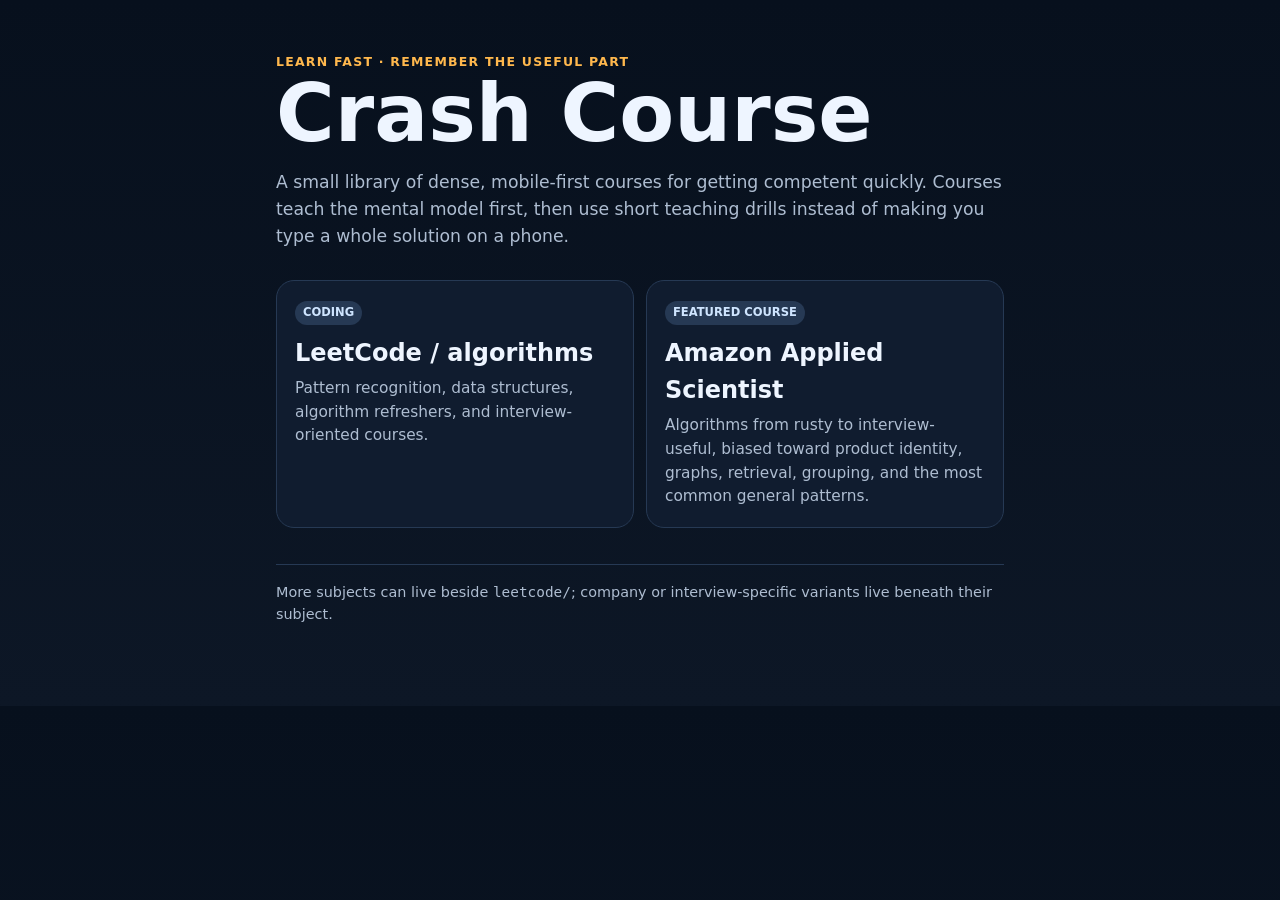
==== commit 5221487c: "Make crash_course a generic course library" ====
--- a/index.html
+++ b/index.html
@@ -1,339 +1,4 @@
 <!doctype html>
-<html lang="en">
-<head>
-<meta charset="utf-8">
-<meta name="viewport" content="width=device-width,initial-scale=1,viewport-fit=cover">
-<meta name="theme-color" content="#101826">
-<title>Amazon Coding Crash Course</title>
-<link rel="manifest" href="manifest.webmanifest">
-<style>
-:root{--bg:#08111f;--card:#101b2d;--soft:#17243a;--text:#edf4ff;--muted:#aebed6;--accent:#ffb84d;--green:#52d59a;--red:#ff7b7b;--line:#2a3b56;--max:820px}*{box-sizing:border-box}html{scroll-behavior:smooth}body{margin:0;background:linear-gradient(180deg,#08111f,#0c1625 40%,#08111f);color:var(--text);font:16px/1.55 system-ui,-apple-system,Segoe UI,Roboto,sans-serif}a{color:#8bc5ff}.wrap{max-width:var(--max);margin:auto;padding:18px 14px 80px}.hero{padding:18px 2px 10px}.eyebrow{color:var(--accent);font-weight:800;font-size:.78rem;letter-spacing:.08em;text-transform:uppercase}.hero h1{font-size:clamp(2rem,8vw,3.5rem);line-height:1.02;margin:.25rem 0 .65rem}.hero p{color:var(--muted);font-size:1.05rem;margin:.4rem 0}.note{border-left:4px solid var(--accent);background:#151f30;padding:10px 12px;border-radius:8px;margin:14px 0}.toolbar{position:sticky;top:0;z-index:10;background:rgba(8,17,31,.95);backdrop-filter:blur(10px);border-bottom:1px solid var(--line);padding:10px 0}.toolbar-inner{max-width:var(--max);margin:auto;padding:0 14px;display:flex;gap:8px;align-items:center;overflow:auto}.pill,.btn{border:1px solid var(--line);background:var(--soft);color:var(--text);border-radius:999px;padding:8px 12px;font-weight:700;white-space:nowrap;cursor:pointer}.pill.active{background:var(--accent);color:#18120a;border-color:var(--accent)}.progress{margin-left:auto;color:var(--muted);font-size:.9rem;white-space:nowrap}.section-title{margin:28px 0 10px;font-size:1.45rem}.plan{display:grid;gap:8px}.plan-row,.lesson{background:rgba(16,27,45,.92);border:1px solid var(--line);border-radius:14px}.plan-row{padding:10px 12px;display:grid;grid-template-columns:42px 1fr auto;gap:9px;align-items:center}.num{width:34px;height:34px;border-radius:10px;display:grid;place-items:center;background:#233650;color:var(--accent);font-weight:900}.mins{color:var(--muted);font-size:.86rem}.lesson{margin:12px 0;overflow:hidden}.lesson-head{padding:14px}.lesson-head h2{margin:2px 0 4px;font-size:1.35rem}.tag{display:inline-block;font-size:.72rem;font-weight:900;border-radius:999px;padding:3px 7px;background:#253b59;color:#cbe4ff;margin-right:5px}.tag.job{background:#43331d;color:#ffd897}.tag.core{background:#173b31;color:#9ef0cc}.why{color:var(--muted);margin:.35rem 0 0}.lesson-body{border-top:1px solid var(--line);padding:14px}.lesson-body h3{font-size:1rem;margin:16px 0 5px;color:#d9e8fa}.lesson-body h3:first-child{margin-top:0}.trigger{font-weight:800;color:#fff}.example{background:#0a1322;border:1px solid #24344d;border-radius:10px;padding:10px 12px;margin:8px 0;overflow:auto}pre{margin:0;white-space:pre-wrap;font:13px/1.45 ui-monospace,SFMono-Regular,Menlo,Consolas,monospace;color:#e8f2ff}.trap{border-left:3px solid var(--red);padding-left:10px;color:#ffd6d6}.check{background:#13253b;border-radius:10px;padding:10px 12px;margin-top:12px}.answer{display:none;margin-top:8px;color:#d7e6f8}.answer.show{display:block}.actions{display:flex;gap:8px;flex-wrap:wrap;margin-top:12px}.btn.small{padding:6px 10px;font-size:.86rem}.btn.done{background:#153f33;border-color:#2d6d59;color:#a9f2d1}.btn.primary{background:var(--accent);color:#171107;border-color:var(--accent)}.external{font-size:.88rem}.glossary{display:grid;gap:8px}.term{background:var(--card);border:1px solid var(--line);border-radius:10px;padding:9px 11px}.term b{color:var(--accent)}.hidden-track{display:none!important}.footer{color:var(--muted);font-size:.88rem;margin-top:30px;border-top:1px solid var(--line);padding-top:14px}@media(min-width:700px){.wrap{padding-left:20px;padding-right:20px}.lesson-head,.lesson-body{padding:18px}.plan{grid-template-columns:1fr 1fr}.hero{padding-top:28px}}
-</style>
-</head>
-<body>
-<div class="toolbar"><div class="toolbar-inner">
-<button class="pill" data-track="60">60 min</button><button class="pill active" data-track="150">2.5 hr</button><button class="pill" data-track="240">4 hr</button><span class="progress" id="progress">0 / 0</span>
-</div></div>
-<main class="wrap">
-<section class="hero">
-<div class="eyebrow">Amazon Applied Scientist · Coding Reset</div>
-<h1>Algorithms, from rusty to interview-useful.</h1>
-<p>You already know how to program. This course rebuilds the algorithm instincts you have not used in years—without assuming you remember the jargon or the optimal trick.</p>
-<div class="note"><b>Default path:</b> 2½ hours. Learn the idea first, then recognize the clue, then write the tiny Python pattern. The Amazon-specific bias is toward product identity, grouping, relationships, retrieval, and large-scale selection.</div>
-</section>
-
-<h2 class="section-title">Your route</h2>
-<div class="plan" id="plan"></div>
-
-<section class="lesson" data-id="complexity" data-min="8" data-t60="1" data-t150="1" data-t240="1" data-title="Big-O + Python toolbox">
-<div class="lesson-head"><span class="tag core">FOUNDATION</span><h2>1. Big-O + the Python toolbox</h2><p class="why">First learn how interviewers talk about speed, and the five Python containers you will use everywhere.</p></div>
-<div class="lesson-body">
-<h3>The whole point of Big-O</h3><p>Big-O describes how work grows as the input grows. You usually only need these:</p>
-<div class="example"><pre>O(1)       constant: dictionary lookup
-O(log n)   repeatedly cut the search space in half
-O(n)       scan everything once
-O(n log n) typical good sort
-O(n²)      compare every thing with every other thing</pre></div>
-<p>If there are one million products, an O(n) pass is about a million units of work; O(n²) is about a trillion. That is why a clever dictionary can matter.</p>
-<h3>Python containers</h3><div class="example"><pre>list     []        ordered items; append/pop end are fast
-set      set()     unique items; fast "have I seen x?"
-dict     {}        key → value; fast lookup/counting
-deque    deque()   queue; fast add-right/remove-left
-heapq              quickly retrieve the smallest item</pre></div>
-<p class="trap"><b>Trap:</b> Removing the first item from a normal Python list is slow because every later item shifts. Use <code>collections.deque</code> for a queue.</p>
-<div class="check"><b>30-second check:</b> You scan 10 million IDs and want to know whether each has appeared before. List or set?<button class="btn small" onclick="reveal(this)">Reveal</button><div class="answer">A <b>set</b>. Membership is normally O(1); searching a list is O(n), which accidentally makes the whole scan O(n²).</div></div>
-<div class="actions"><button class="btn done" onclick="toggleDone('complexity',this)">Mark learned</button><a class="btn small external" href="https://vizlearn.in/dsa/" target="_blank">Visual supplement</a></div>
-</div></section>
-
-<section class="lesson" data-id="hash" data-min="12" data-t60="1" data-t150="1" data-t240="1" data-title="Hash maps and sets">
-<div class="lesson-head"><span class="tag core">MUST KNOW</span><h2>2. Hash maps and sets</h2><p class="why">The highest-payoff interview trick: remember useful information instead of searching for it again.</p></div>
-<div class="lesson-body">
-<h3>Recognize it</h3><p class="trigger">Clues: “seen before,” duplicate, frequency/count, match by ID, pair adding to X, group records by key.</p>
-<h3>The idea</h3><p>Suppose numbers are <code>[4,7,1,8]</code> and you need two that add to 9. When you see 8, you need to know whether 1 appeared earlier. Store earlier numbers in a set.</p>
-<div class="example"><pre>seen = set()
-for x in nums:
-    need = target - x
-    if need in seen:
-        return True
-    seen.add(x)</pre></div>
-<p>Instead of checking every pair, each number asks one fast question. O(n²) becomes O(n).</p>
-<h3>Counting</h3><div class="example"><pre>counts = {}
-for x in items:
-    counts[x] = counts.get(x, 0) + 1</pre></div>
-<p class="trap"><b>Trap:</b> Decide whether to check before inserting. In Two Sum, inserting first can let an item match itself.</p>
-<div class="check"><b>Check:</b> You need the most common product category. What do you store in the dictionary?<button class="btn small" onclick="reveal(this)">Reveal</button><div class="answer">category → count. Scan once to count; then find the maximum count.</div></div>
-<div class="actions"><button class="btn done" onclick="toggleDone('hash',this)">Mark learned</button><a class="btn small external" href="https://leetcode.com/problems/two-sum/" target="_blank">Practice: Two Sum</a></div>
-</div></section>
-
-<section class="lesson" data-id="sort" data-min="10" data-t60="0" data-t150="1" data-t240="1" data-title="Sorting + two pointers">
-<div class="lesson-head"><span class="tag core">HIGH VALUE</span><h2>3. Sorting + two pointers</h2><p class="why">Sorting can turn a messy global problem into a simple left-to-right scan.</p></div>
-<div class="lesson-body">
-<h3>Recognize it</h3><p class="trigger">Clues: intervals overlap, pairs in a sorted array, nearest neighbors, “can ordering make this local?”</p>
-<h3>Two pointers</h3><p>For a sorted list, one pointer starts left and one right. If the sum is too small, move left upward; if too large, move right downward.</p>
-<div class="example"><pre>nums.sort()
-left, right = 0, len(nums)-1
-while left &lt; right:
-    s = nums[left] + nums[right]
-    if s == target: return True
-    if s &lt; target: left += 1
-    else: right -= 1</pre></div>
-<h3>Intervals</h3><p>Sort intervals by start time. Now only the current merged interval can overlap the next one.</p>
-<p class="trap"><b>Trap:</b> Sorting costs O(n log n). That is often excellent, but say the cost aloud.</p>
-<div class="check"><b>Check:</b> Why does sorting help merge intervals?<button class="btn small" onclick="reveal(this)">Reveal</button><div class="answer">After sorting by start, if the next interval does not overlap the current merged one, it cannot overlap any earlier interval either. The relevant comparison becomes local.</div></div>
-<div class="actions"><button class="btn done" onclick="toggleDone('sort',this)">Mark learned</button><a class="btn small external" href="https://leetcode.com/problems/merge-intervals/" target="_blank">Practice: Merge Intervals</a></div>
-</div></section>
-
-<section class="lesson" data-id="graph" data-min="22" data-t60="1" data-t150="1" data-t240="1" data-title="Graphs: BFS and DFS">
-<div class="lesson-head"><span class="tag job">AMAZON-ALIGNED</span><span class="tag core">MUST KNOW</span><h2>4. Graphs: breadth-first and depth-first search</h2><p class="why">Products and their relationships naturally form graphs. A graph is just things (“nodes”) connected by relationships (“edges”).</p></div>
-<div class="lesson-body">
-<h3>Represent a graph</h3><div class="example"><pre>graph = {
-  "A": ["B", "C"],
-  "B": ["A", "D"],
-  "C": ["A"],
-  "D": ["B"]
-}</pre></div>
-<h3>Breadth-first search (BFS)</h3><p class="trigger">Think BFS for <b>fewest steps</b> when every edge costs the same. It explores layer 0, then layer 1, then layer 2.</p>
-<div class="example"><pre>from collections import deque
-q = deque([start])
-seen = {start}
-while q:
-    u = q.popleft()
-    for v in graph[u]:
-        if v not in seen:
-            seen.add(v)      # mark WHEN queued
-            q.append(v)</pre></div>
-<h3>Depth-first search (DFS)</h3><p class="trigger">Think DFS for “explore everything reachable,” components, cycles, or tree-like recursion. Follow one path deeply, then back up.</p>
-<div class="example"><pre>def dfs(u):
-    seen.add(u)
-    for v in graph[u]:
-        if v not in seen:
-            dfs(v)</pre></div>
-<p class="trap"><b>Trap:</b> BFS marks a node seen when adding it to the queue, not later when removing it. Otherwise several parents can enqueue the same node.</p>
-<div class="check"><b>Check:</b> Unweighted friendship graph; find minimum number of introductions from A to Z. BFS or DFS?<button class="btn small" onclick="reveal(this)">Reveal</button><div class="answer"><b>BFS</b>, because it explores by distance in number of edges. The first time you reach Z is a shortest path.</div></div>
-<div class="actions"><button class="btn done" onclick="toggleDone('graph',this)">Mark learned</button><a class="btn small external" href="https://vizlearn.in/dsa/breadth_first_search.html" target="_blank">Watch BFS</a><a class="btn small external" href="https://leetcode.com/problems/number-of-islands/" target="_blank">Practice: Number of Islands</a></div>
-</div></section>
-
-<section class="lesson" data-id="union" data-min="14" data-t60="1" data-t150="1" data-t240="1" data-title="Union-Find / connected groups">
-<div class="lesson-head"><span class="tag job">VERY JOB-SPECIFIC</span><h2>5. Union-Find: “these belong to the same group”</h2><p class="why">Also called Disjoint Set Union. The name is worse than the idea.</p></div>
-<div class="lesson-body">
-<h3>Recognize it</h3><p class="trigger">Clues: repeatedly merge identities/groups; “A matches B and B matches C”; are X and Y connected?</p>
-<h3>The idea</h3><p>Every item points toward a representative of its group. <b>find(x)</b> asks “which group?” <b>union(a,b)</b> merges two groups.</p>
-<div class="example"><pre>parent = list(range(n))
-
-def find(x):
-    while parent[x] != x:
-        parent[x] = parent[parent[x]]  # shorten path
-        x = parent[x]
-    return x
-
-def union(a, b):
-    ra, rb = find(a), find(b)
-    if ra != rb:
-        parent[rb] = ra</pre></div>
-<p>Example: union(A,B), then union(B,C). Now find(A), find(B), find(C) all return the same group representative.</p>
-<p class="trap"><b>Trap:</b> Do not compare <code>parent[a] == parent[b]</code>. Parents may be intermediate. Compare <code>find(a) == find(b)</code>.</p>
-<div class="check"><b>Check:</b> Seller listings A=B, B=C, D=E arrive as a stream. What are the final groups?<button class="btn small" onclick="reveal(this)">Reveal</button><div class="answer">{A,B,C} and {D,E}. Transitive matching is exactly what Union-Find captures.</div></div>
-<div class="actions"><button class="btn done" onclick="toggleDone('union',this)">Mark learned</button><a class="btn small external" href="https://vizlearn.in/dsa/union_find.html" target="_blank">Watch Union-Find</a><a class="btn small external" href="https://leetcode.com/problems/accounts-merge/" target="_blank">Practice: Accounts Merge</a></div>
-</div></section>
-
-<section class="lesson" data-id="topo" data-min="11" data-t60="0" data-t150="1" data-t240="1" data-title="Dependencies + topological order">
-<div class="lesson-head"><span class="tag job">GRAPH</span><h2>6. Dependencies: topological ordering</h2><p class="why">A fancy name for “what can I do next if prerequisites exist?”</p></div>
-<div class="lesson-body">
-<h3>Recognize it</h3><p class="trigger">Clues: prerequisites, dependencies, valid order, build order, cycle makes completion impossible.</p>
-<h3>The idea</h3><p>Count how many prerequisites each item still has. Start with all items having zero. Process one, remove its outgoing dependencies, and anything that reaches zero becomes available.</p>
-<div class="example"><pre>q = deque(nodes_with_zero_prereqs)
-processed = 0
-while q:
-    u = q.popleft(); processed += 1
-    for v in graph[u]:
-        indegree[v] -= 1
-        if indegree[v] == 0:
-            q.append(v)
-
-has_cycle = processed != number_of_nodes</pre></div>
-<p class="trap"><b>Trap:</b> Edges have direction. Decide explicitly whether <code>A → B</code> means “A enables B” or the reverse.</p>
-<div class="check"><b>Check:</b> A needs B, B needs C, C needs A. Why does the queue start empty?<button class="btn small" onclick="reveal(this)">Reveal</button><div class="answer">Every node has one unmet prerequisite. There is no legal starting point, revealing the cycle.</div></div>
-<div class="actions"><button class="btn done" onclick="toggleDone('topo',this)">Mark learned</button><a class="btn small external" href="https://leetcode.com/problems/course-schedule/" target="_blank">Practice: Course Schedule</a></div>
-</div></section>
-
-<section class="lesson" data-id="heap" data-min="11" data-t60="1" data-t150="1" data-t240="1" data-title="Heaps + Top K">
-<div class="lesson-head"><span class="tag job">RETRIEVAL</span><span class="tag core">HIGH VALUE</span><h2>7. Heaps: keep the best few without sorting everything</h2><p class="why">Extremely natural for candidate retrieval: best K out of a huge stream.</p></div>
-<div class="lesson-body">
-<h3>Recognize it</h3><p class="trigger">Clues: top K, kth largest/smallest, repeatedly need current smallest/largest, priority scheduling.</p>
-<h3>The idea</h3><p>A heap is a structure where retrieving the smallest item is cheap. Python's <code>heapq</code> is a min-heap.</p>
-<div class="example"><pre>import heapq
-heap = []
-for score in scores:
-    heapq.heappush(heap, score)
-    if len(heap) > k:
-        heapq.heappop(heap)
-# heap contains the k largest scores</pre></div>
-<p>Why? The heap is allowed to hold only K winners. Whenever K+1 appear, throw away the smallest.</p>
-<p class="trap"><b>Trap:</b> Python gives the <i>smallest</i> item first. For a max-heap, a common trick is to store negative values.</p>
-<div class="check"><b>Check:</b> 1 billion candidate products; need best 100. Why not sort all 1 billion?<button class="btn small" onclick="reveal(this)">Reveal</button><div class="answer">Sorting all costs O(n log n). Maintaining a 100-item heap costs O(n log 100), and memory stays tiny.</div></div>
-<div class="actions"><button class="btn done" onclick="toggleDone('heap',this)">Mark learned</button><a class="btn small external" href="https://leetcode.com/problems/top-k-frequent-elements/" target="_blank">Practice: Top K Frequent</a></div>
-</div></section>
-
-<section class="lesson" data-id="dijkstra" data-min="10" data-t60="0" data-t150="1" data-t240="1" data-title="Weighted shortest paths (Dijkstra)">
-<div class="lesson-head"><span class="tag job">GRAPH</span><h2>8. Dijkstra: shortest path when edges have costs</h2><p class="why">BFS is for equal-cost steps. Dijkstra is the upgrade when relationships have nonnegative weights/costs.</p></div>
-<div class="lesson-body">
-<h3>Recognize it</h3><p class="trigger">Clues: cheapest/shortest route in a weighted graph; all edge weights are nonnegative.</p>
-<h3>The idea</h3><p>Always expand the currently cheapest known unfinished route. A heap tells you which one that is.</p>
-<div class="example"><pre>dist = {start: 0}
-heap = [(0, start)]
-while heap:
-    d, u = heapq.heappop(heap)
-    if d != dist[u]:
-        continue  # stale older route
-    for v, cost in graph[u]:
-        nd = d + cost
-        if nd < dist.get(v, float('inf')):
-            dist[v] = nd
-            heapq.heappush(heap, (nd, v))</pre></div>
-<p class="trap"><b>Trap:</b> Dijkstra is not correct with negative edge weights.</p>
-<div class="check"><b>Check:</b> All roads count as one hop. Dijkstra or BFS?<button class="btn small" onclick="reveal(this)">Reveal</button><div class="answer">BFS. Dijkstra works, but BFS is simpler and exploits equal edge costs.</div></div>
-<div class="actions"><button class="btn done" onclick="toggleDone('dijkstra',this)">Mark learned</button><a class="btn small external" href="https://leetcode.com/problems/network-delay-time/" target="_blank">Practice: Network Delay Time</a></div>
-</div></section>
-
-<section class="lesson" data-id="window" data-min="10" data-t60="1" data-t150="1" data-t240="1" data-title="Sliding window">
-<div class="lesson-head"><span class="tag core">COMMON</span><h2>9. Sliding window: maintain a moving contiguous chunk</h2><p class="why">Avoid recomputing every substring/subarray from scratch.</p></div>
-<div class="lesson-body">
-<h3>Recognize it</h3><p class="trigger">Clues: longest/shortest <b>contiguous</b> substring or subarray; maintain a condition while moving right.</p>
-<h3>The idea</h3><p>Expand the right edge. If the window becomes invalid, move the left edge until it becomes valid again.</p>
-<div class="example"><pre>left = 0
-seen = set()
-for right, ch in enumerate(s):
-    while ch in seen:
-        seen.remove(s[left])
-        left += 1
-    seen.add(ch)
-    best = max(best, right-left+1)</pre></div>
-<p class="trap"><b>Trap:</b> “Subarray” does not automatically mean sliding window. If values can be positive and negative, validity may not change monotonically when left moves.</p>
-<div class="check"><b>Check:</b> “Longest substring with no repeated character.” What makes the window invalid?<button class="btn small" onclick="reveal(this)">Reveal</button><div class="answer">The new character already exists in the current window. Move left and remove characters until that duplicate is gone.</div></div>
-<div class="actions"><button class="btn done" onclick="toggleDone('window',this)">Mark learned</button><a class="btn small external" href="https://leetcode.com/problems/longest-substring-without-repeating-characters/" target="_blank">Practice problem</a></div>
-</div></section>
-
-<section class="lesson" data-id="prefix" data-min="11" data-t60="0" data-t150="1" data-t240="1" data-title="Prefix sums">
-<div class="lesson-head"><span class="tag core">TRICK WORTH MEMORIZING</span><h2>10. Prefix sums: turn range sums into subtraction</h2><p class="why">A cumulative total plus a dictionary solves a surprisingly common family of subarray questions.</p></div>
-<div class="lesson-body">
-<h3>Start simple</h3><p>For <code>[2,3,5,4]</code>, cumulative totals are <code>[2,5,10,14]</code>. Sum from index 1 through 3 is total-through-3 minus total-before-1: <code>14 - 2 = 12</code>.</p>
-<h3>The interview trick</h3><p>If current cumulative total is P and you want a prior point that makes the intervening sum K, you need a prior cumulative total of <code>P-K</code>.</p>
-<div class="example"><pre>freq = {0: 1}
-prefix = answer = 0
-for x in nums:
-    prefix += x
-    answer += freq.get(prefix - k, 0)
-    freq[prefix] = freq.get(prefix, 0) + 1</pre></div>
-<p class="trap"><b>Trap:</b> <code>{0:1}</code> matters: it represents the empty prefix and lets a subarray starting at index 0 count.</p>
-<div class="check"><b>Check:</b> Why do we store how many times each prefix occurred rather than just whether it occurred?<button class="btn small" onclick="reveal(this)">Reveal</button><div class="answer">Because several different starting points can have the same cumulative total, producing several valid subarrays ending here.</div></div>
-<div class="actions"><button class="btn done" onclick="toggleDone('prefix',this)">Mark learned</button><a class="btn small external" href="https://leetcode.com/problems/subarray-sum-equals-k/" target="_blank">Practice: Subarray Sum = K</a></div>
-</div></section>
-
-<section class="lesson" data-id="binary" data-min="11" data-t60="0" data-t150="1" data-t240="1" data-title="Binary search on the answer">
-<div class="lesson-head"><span class="tag core">HIGH VALUE</span><h2>11. Binary search: not just searching a sorted array</h2><p class="why">The powerful version finds the boundary where an answer changes from impossible to possible.</p></div>
-<div class="lesson-body">
-<h3>Recognize it</h3><p class="trigger">Clues: minimum capacity/speed/threshold that makes something possible; maximum value that still works.</p>
-<div class="example"><pre>candidate: 1  2  3  4  5  6
-feasible:  N  N  N  Y  Y  Y
-                  ↑ find boundary</pre></div>
-<div class="example"><pre>while lo < hi:
-    mid = (lo + hi) // 2
-    if feasible(mid):
-        hi = mid
-    else:
-        lo = mid + 1
-return lo</pre></div>
-<p class="trap"><b>Trap:</b> You may binary-search only when the predicate is monotonic: once true, it stays true (or once false, stays false).</p>
-<div class="check"><b>Check:</b> “Smallest processing rate that completes all jobs by deadline.” What must <code>feasible(rate)</code> answer?<button class="btn small" onclick="reveal(this)">Reveal</button><div class="answer">Whether that rate is enough to finish by the deadline. Faster rates remain feasible, giving the false→true boundary.</div></div>
-<div class="actions"><button class="btn done" onclick="toggleDone('binary',this)">Mark learned</button><a class="btn small external" href="https://leetcode.com/problems/koko-eating-bananas/" target="_blank">Practice: Koko</a></div>
-</div></section>
-
-<section class="lesson" data-id="trees" data-min="12" data-t60="0" data-t150="1" data-t240="1" data-title="Trees + recursion">
-<div class="lesson-head"><span class="tag core">FOUNDATION</span><h2>12. Trees + recursion: ask what a child returns</h2><p class="why">A tree is a graph with no cycles. Recursion becomes much easier if you define the contract of one function call.</p></div>
-<div class="lesson-body">
-<h3>The mental move</h3><p>Do not think about the whole tree. Ask: <b>if my children already solved their subtrees, what do I need from them?</b></p>
-<div class="example"><pre>def height(node):
-    if node is None:
-        return 0
-    left = height(node.left)
-    right = height(node.right)
-    return 1 + max(left, right)</pre></div>
-<h3>Binary search tree</h3><p>For a binary search tree, every value in the left subtree must be smaller and every value in the right subtree larger. The strongest validation passes allowable lower/upper bounds downward.</p>
-<p class="trap"><b>Trap:</b> Checking only <code>left child &lt; node &lt; right child</code> is insufficient; a deeper descendant can violate an ancestor's bound.</p>
-<div class="check"><b>Check:</b> In a recursion for tree height, what does each call return to its parent?<button class="btn small" onclick="reveal(this)">Reveal</button><div class="answer">The height of that node's subtree. The parent combines the two child answers with <code>1 + max(...)</code>.</div></div>
-<div class="actions"><button class="btn done" onclick="toggleDone('trees',this)">Mark learned</button><a class="btn small external" href="https://leetcode.com/problems/validate-binary-search-tree/" target="_blank">Practice: Validate BST</a></div>
-</div></section>
-
-<section class="lesson" data-id="dp" data-min="14" data-t60="0" data-t150="0" data-t240="1" data-title="Dynamic programming">
-<div class="lesson-head"><span class="tag">SECOND TIER</span><h2>13. Dynamic programming: cache repeated smaller problems</h2><p class="why">Lower priority for this short screen, but you should know what the phrase means.</p></div>
-<div class="lesson-body">
-<h3>Recognize it</h3><p class="trigger">Clues: optimization/counting over many choices; same smaller problem gets solved repeatedly; “best way up to position i.”</p>
-<h3>The simplest entry</h3><p>Write a recursive solution and cache each distinct subproblem so it is solved once.</p>
-<div class="example"><pre>from functools import cache
-
-@cache
-def ways(i):
-    if i == 0: return 1
-    if i < 0: return 0
-    return ways(i-1) + ways(i-2)</pre></div>
-<p>This turns an exploding recursion tree into roughly one computation per distinct <code>i</code>.</p>
-<p class="trap"><b>Trap:</b> You need a precise state. If the future answer depends on both position and remaining budget, the cache key needs both.</p>
-<div class="check"><b>Check:</b> What is the central question before writing DP?<button class="btn small" onclick="reveal(this)">Reveal</button><div class="answer">“What variables completely describe a smaller subproblem?” Those variables define the state/cache key.</div></div>
-<div class="actions"><button class="btn done" onclick="toggleDone('dp',this)">Mark learned</button><a class="btn small external" href="https://leetcode.com/problems/coin-change/" target="_blank">Practice: Coin Change</a></div>
-</div></section>
-
-<section class="lesson" data-id="extras" data-min="18" data-t60="0" data-t150="0" data-t240="1" data-title="Stacks, backtracking, multi-source BFS">
-<div class="lesson-head"><span class="tag">FULL TRACK</span><h2>14. Three extras worth recognizing</h2><p class="why">Useful patterns, but do not steal time from graphs, hashing, heaps, and basic search.</p></div>
-<div class="lesson-body">
-<h3>Stack</h3><p>Last-in-first-out. Python list works: <code>append()</code>, <code>pop()</code>. Think nested parentheses, undo, next greater/smaller.</p>
-<h3>Backtracking</h3><p>Systematically try choices: <b>choose → recurse → undo</b>. Think subsets, permutations, combination search.</p>
-<div class="example"><pre>path.append(choice)
-search(...)
-path.pop()   # undo</pre></div>
-<h3>Multi-source BFS</h3><p>If you need distance to the nearest one of many sources, put <i>all</i> sources into the initial BFS queue. One outward wave solves everything at once.</p>
-<div class="check"><b>Check:</b> Each grid cell wants distance to nearest hospital. Run BFS from every cell?<button class="btn small" onclick="reveal(this)">Reveal</button><div class="answer">No. Put all hospitals into the queue at distance 0 and run one multi-source BFS.</div></div>
-<div class="actions"><button class="btn done" onclick="toggleDone('extras',this)">Mark learned</button><a class="btn small external" href="https://leetcode.com/problems/rotting-oranges/" target="_blank">Practice: Rotting Oranges</a></div>
-</div></section>
-
-<h2 class="section-title">The recognition sheet</h2>
-<div class="glossary">
-<div class="term"><b>Seen before / count / match by key</b> → set or dictionary</div>
-<div class="term"><b>Fewest equal-cost steps</b> → breadth-first search</div>
-<div class="term"><b>Explore everything reachable / count groups</b> → depth-first search or breadth-first search</div>
-<div class="term"><b>Repeatedly merge identities/groups</b> → Union-Find</div>
-<div class="term"><b>Prerequisites / dependency order</b> → topological ordering</div>
-<div class="term"><b>Best K / kth best / priority</b> → heap</div>
-<div class="term"><b>Shortest weighted path, nonnegative weights</b> → Dijkstra</div>
-<div class="term"><b>Contiguous longest/shortest stretch</b> → sliding window (if validity behaves monotonically)</div>
-<div class="term"><b>Subarray sums, especially with negative numbers</b> → prefix sums, often + dictionary</div>
-<div class="term"><b>Minimum X that makes a test pass</b> → binary search on the answer</div>
-<div class="term"><b>Hierarchy/tree recursion</b> → define what each child returns</div>
-<div class="term"><b>Repeated overlapping smaller optimization problems</b> → dynamic programming</div>
-</div>
-
-<h2 class="section-title">How to actually use this</h2>
-<div class="note"><b>Pass 1:</b> read a lesson until the idea is obvious; do the 30-second check. <b>Pass 2:</b> close the code and reproduce the tiny pattern from memory. <b>Pass 3:</b> attempt the linked problem for 10–15 minutes. If stuck, study the solution immediately, then re-code it without looking. You are learning patterns, not proving moral worth by suffering.</div>
-<p>The external visualization supplement is <a href="https://vizlearn.in/dsa/" target="_blank">VizLearn</a>; use it when an animation would make the mechanism click. For interview practice, LeetCode/NeetCode are useful <i>after</i> the idea is understood.</p>
-<div class="footer">Progress is stored only in this browser. The course is intentionally biased toward the Amazon Item & Relationship / catalog role rather than complete computer-science coverage.</div>
-</main>
-<script>
-const lessons=[...document.querySelectorAll('.lesson')];
-let track=localStorage.getItem('track')||'150';
-const done=new Set(JSON.parse(localStorage.getItem('done')||'[]'));
-function applyTrack(){
- document.querySelectorAll('.pill').forEach(b=>b.classList.toggle('active',b.dataset.track===track));
- lessons.forEach(l=>l.classList.toggle('hidden-track',l.dataset['t'+track]!=='1'));
- const visible=lessons.filter(l=>l.dataset['t'+track]==='1');
- const plan=document.getElementById('plan'); plan.innerHTML=''; let n=0,total=0;
- visible.forEach(l=>{n++;total+=+l.dataset.min;const r=document.createElement('div');r.className='plan-row';r.innerHTML=`<div class="num">${n}</div><div><b>${l.dataset.title}</b></div><span class="mins">${l.dataset.min}m</span>`;r.onclick=()=>l.scrollIntoView();plan.appendChild(r)});
- document.querySelector('.note b').nextSibling;
- updateProgress();
-}
-function updateProgress(){const visible=lessons.filter(l=>l.dataset['t'+track]==='1');const c=visible.filter(l=>done.has(l.dataset.id)).length;document.getElementById('progress').textContent=`${c} / ${visible.length}`;lessons.forEach(l=>{const b=l.querySelector('.done');if(b){const yes=done.has(l.dataset.id);b.textContent=yes?'✓ Learned':'Mark learned';b.classList.toggle('primary',yes)}})}
-function toggleDone(id){done.has(id)?done.delete(id):done.add(id);localStorage.setItem('done',JSON.stringify([...done]));updateProgress()}
-function reveal(btn){btn.nextElementSibling.classList.toggle('show')}
-document.querySelectorAll('.pill').forEach(b=>b.onclick=()=>{track=b.dataset.track;localStorage.setItem('track',track);applyTrack()});
-applyTrack();
-if('serviceWorker' in navigator) navigator.serviceWorker.register('./sw.js').catch(()=>{});
-</script>
-</body></html>+<html lang="en"><head><meta charset="utf-8"><meta name="viewport" content="width=device-width,initial-scale=1,viewport-fit=cover"><meta name="theme-color" content="#0b1220"><title>Crash Course</title><link rel="manifest" href="manifest.webmanifest"><style>
+:root{--bg:#07101d;--card:#101c2f;--line:#263954;--text:#eef5ff;--muted:#aebdd1;--accent:#ffb84d}*{box-sizing:border-box}body{margin:0;background:linear-gradient(180deg,#07101d,#0d1726);color:var(--text);font:16px/1.55 system-ui,-apple-system,Segoe UI,sans-serif}.wrap{max-width:760px;margin:auto;padding:52px 16px 80px}.eyebrow{font-size:.78rem;letter-spacing:.1em;text-transform:uppercase;color:var(--accent);font-weight:900}h1{font-size:clamp(2.6rem,12vw,5rem);line-height:.95;margin:.3rem 0 1rem}p{color:var(--muted);font-size:1.08rem}.grid{display:grid;gap:12px;margin-top:30px}.card{display:block;text-decoration:none;color:inherit;background:var(--card);border:1px solid var(--line);border-radius:18px;padding:18px;transition:.15s}.card:hover{transform:translateY(-1px);border-color:#49688e}.card h2{margin:0 0 5px}.card p{margin:0;font-size:.96rem}.tag{display:inline-block;background:#263954;color:#cfe5ff;font-size:.72rem;font-weight:900;padding:3px 8px;border-radius:999px;margin-bottom:10px}.footer{margin-top:36px;padding-top:16px;border-top:1px solid var(--line);font-size:.9rem;color:var(--muted)}@media(min-width:650px){.grid{grid-template-columns:1fr 1fr}}
+</style></head><body><main class="wrap"><div class="eyebrow">Learn fast · remember the useful part</div><h1>Crash Course</h1><p>A small library of dense, mobile-first courses for getting competent quickly. Courses teach the mental model first, then use short teaching drills instead of making you type a whole solution on a phone.</p><div class="grid"><a class="card" href="leetcode/"><span class="tag">CODING</span><h2>LeetCode / algorithms</h2><p>Pattern recognition, data structures, algorithm refreshers, and interview-oriented courses.</p></a><a class="card" href="leetcode/amazon/"><span class="tag">FEATURED COURSE</span><h2>Amazon Applied Scientist</h2><p>Algorithms from rusty to interview-useful, biased toward product identity, graphs, retrieval, grouping, and the most common general patterns.</p></a></div><div class="footer">More subjects can live beside <code>leetcode/</code>; company or interview-specific variants live beneath their subject.</div></main><script>if('serviceWorker'in navigator)navigator.serviceWorker.register('./sw.js').catch(()=>{});</script></body></html>
